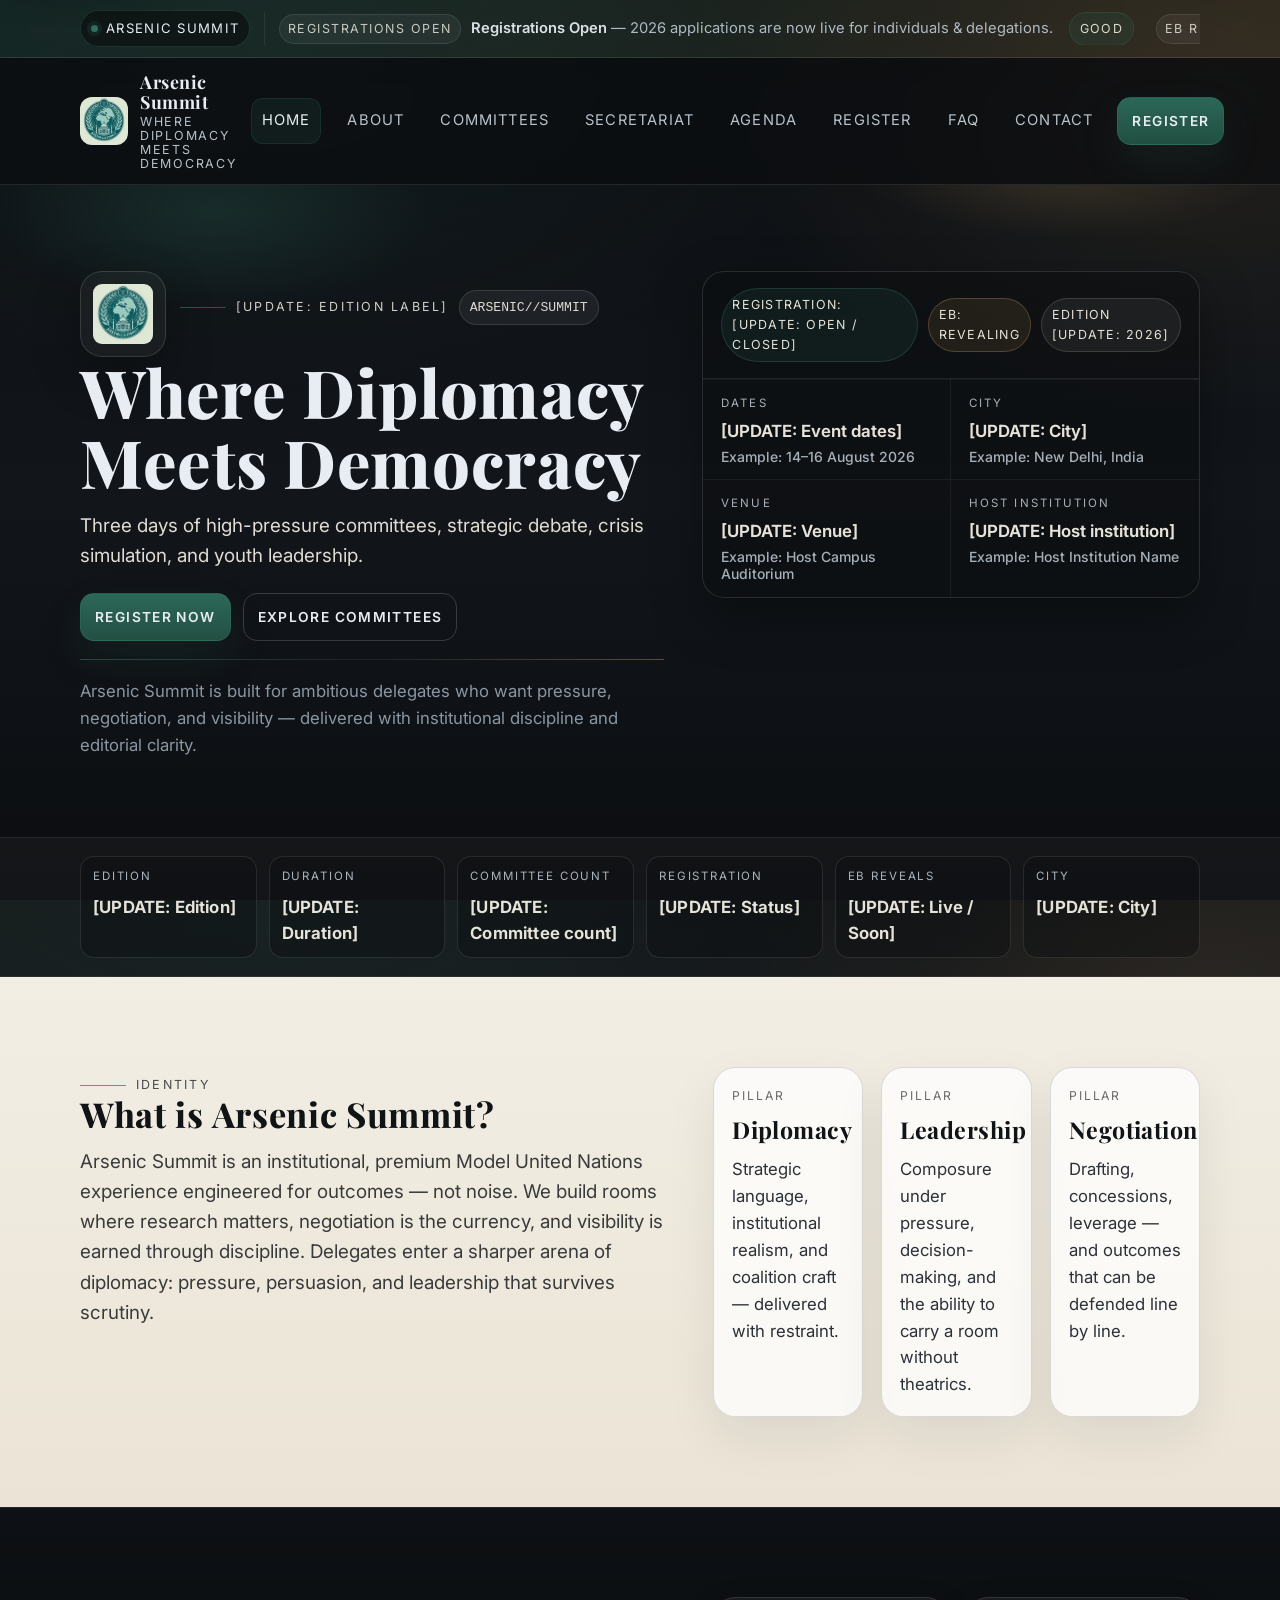
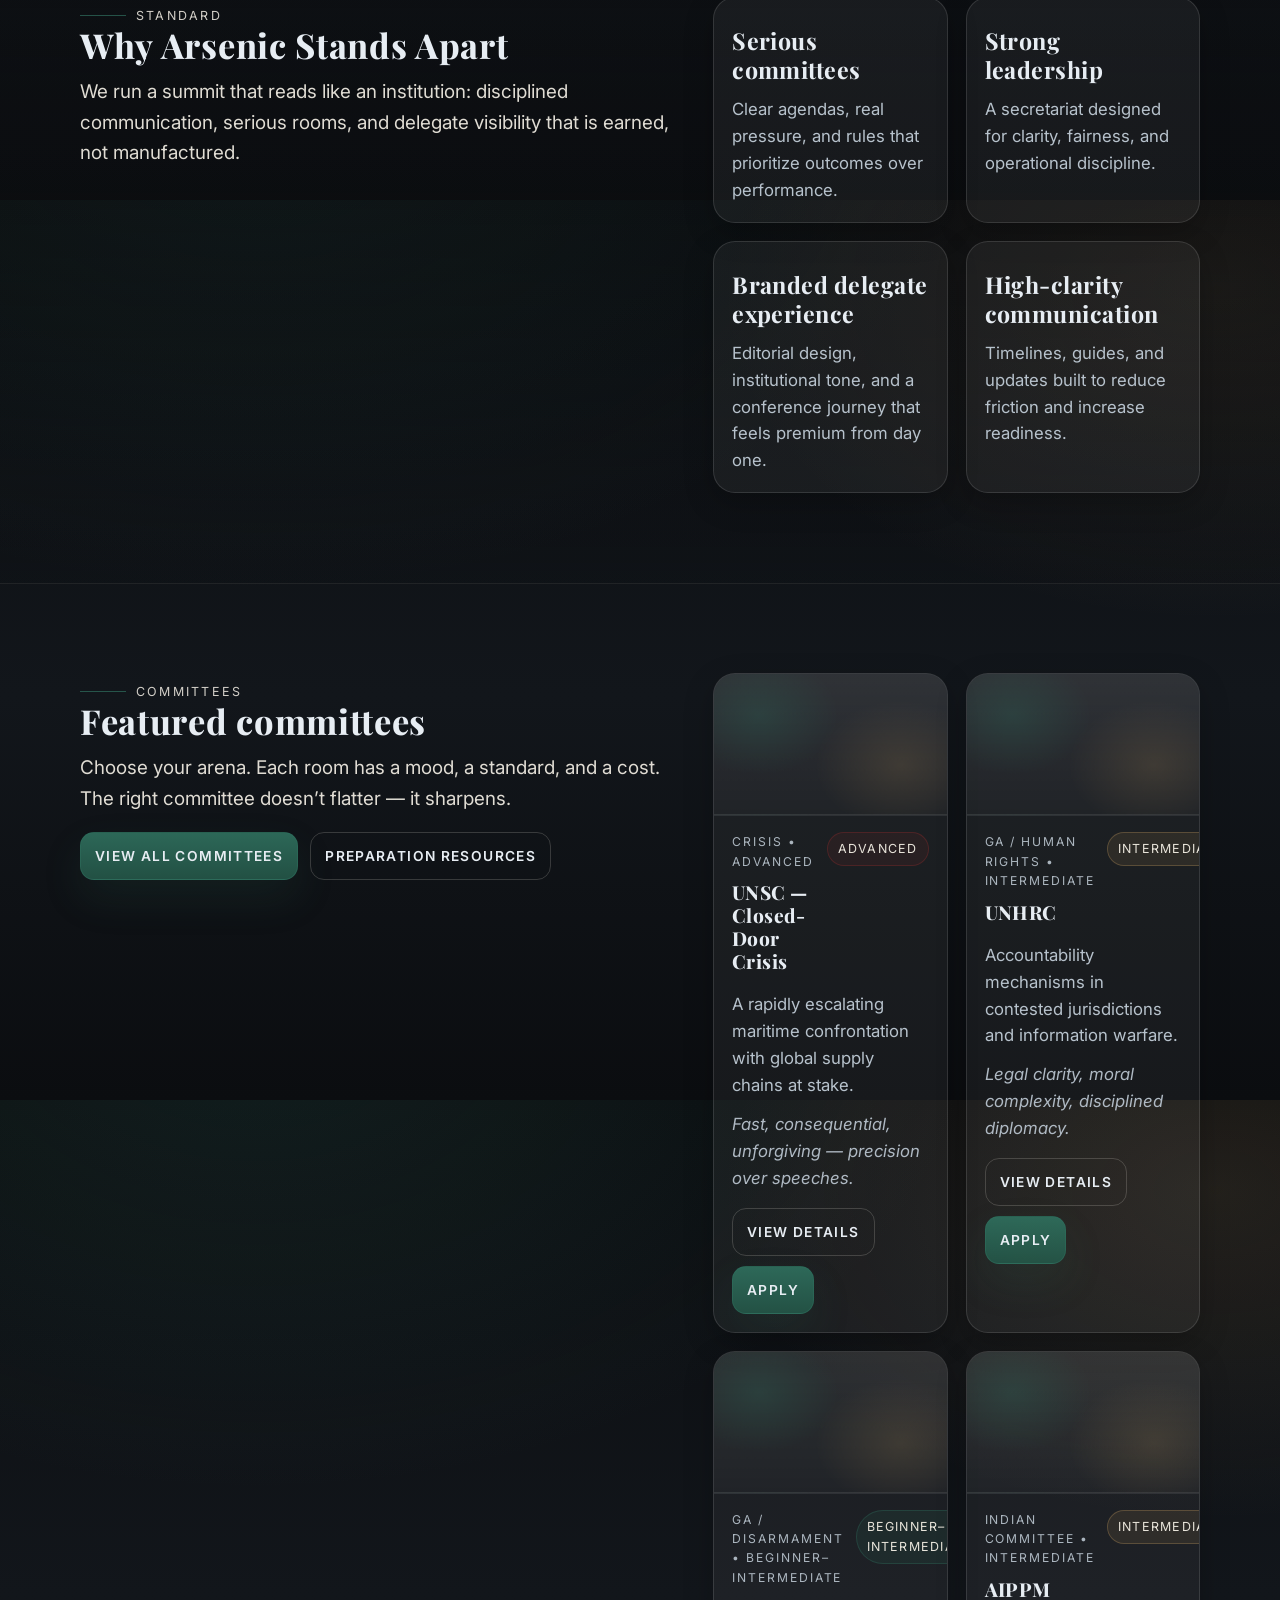
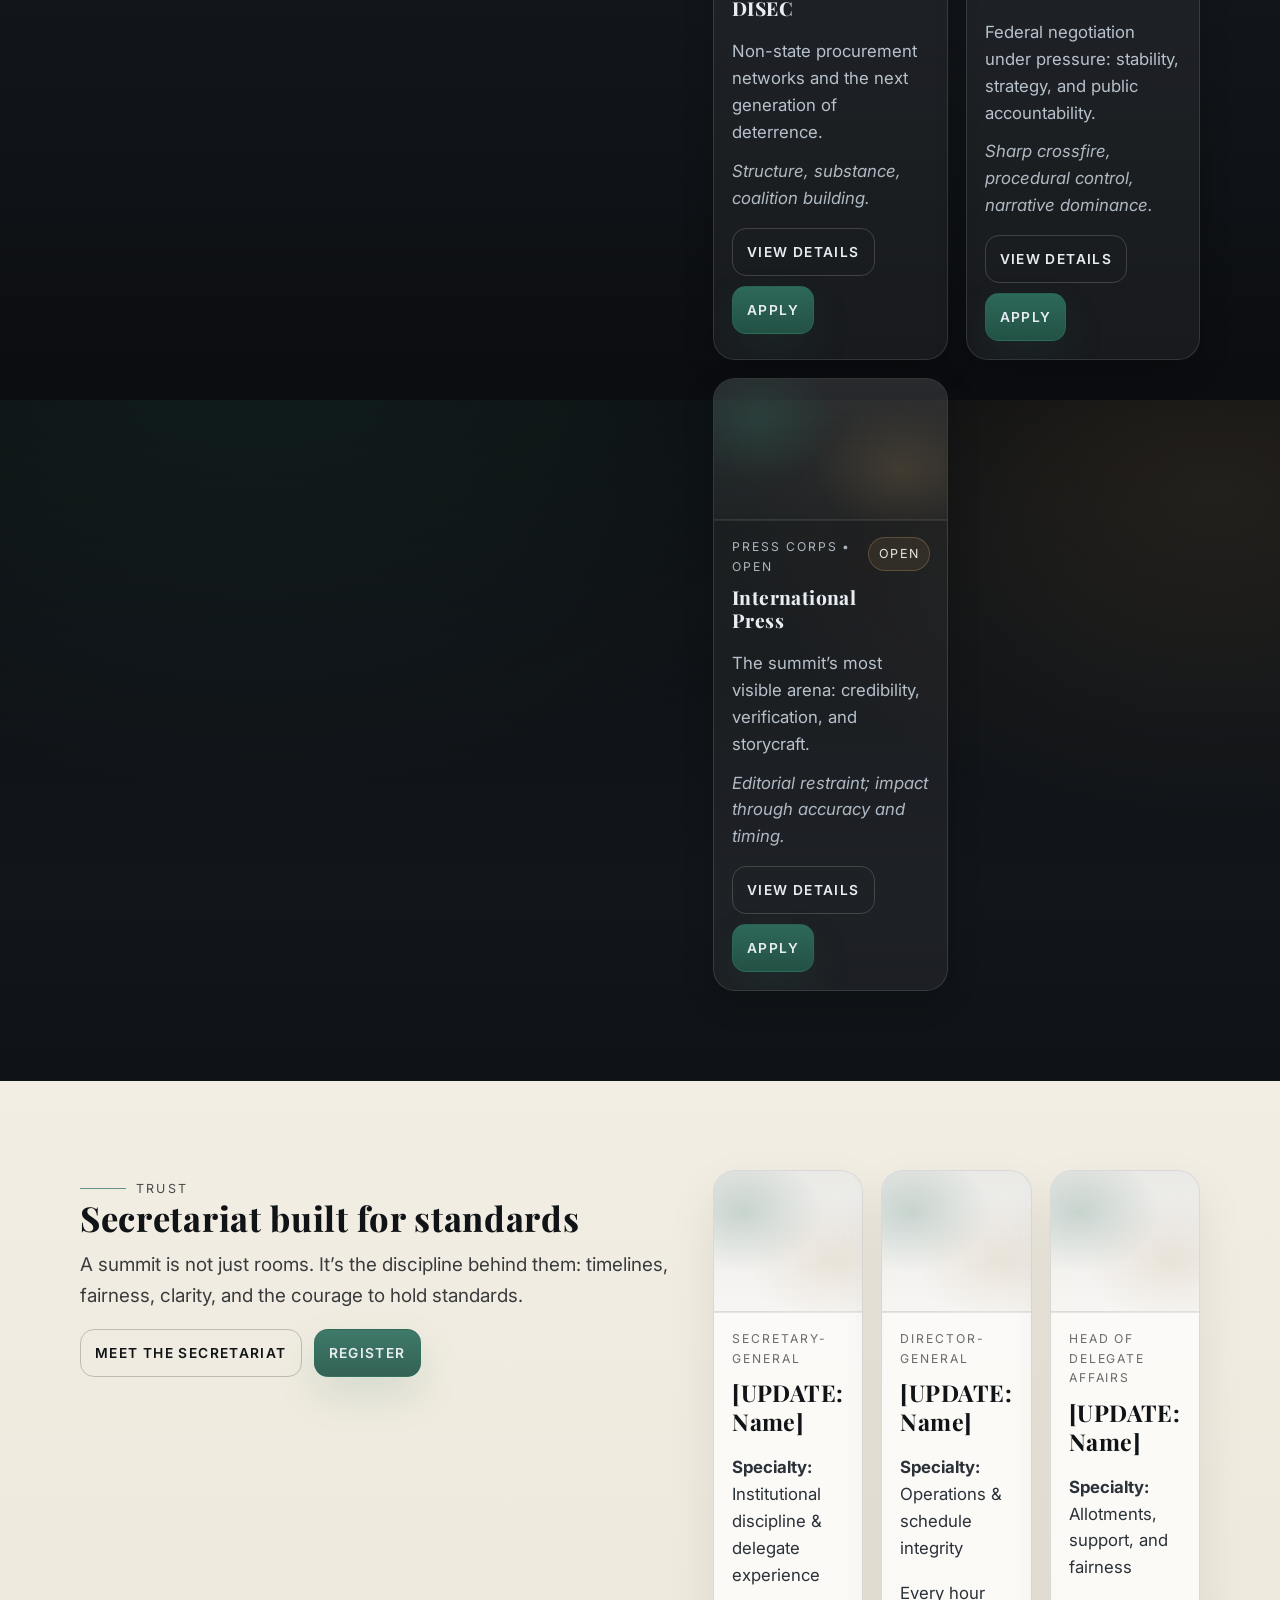
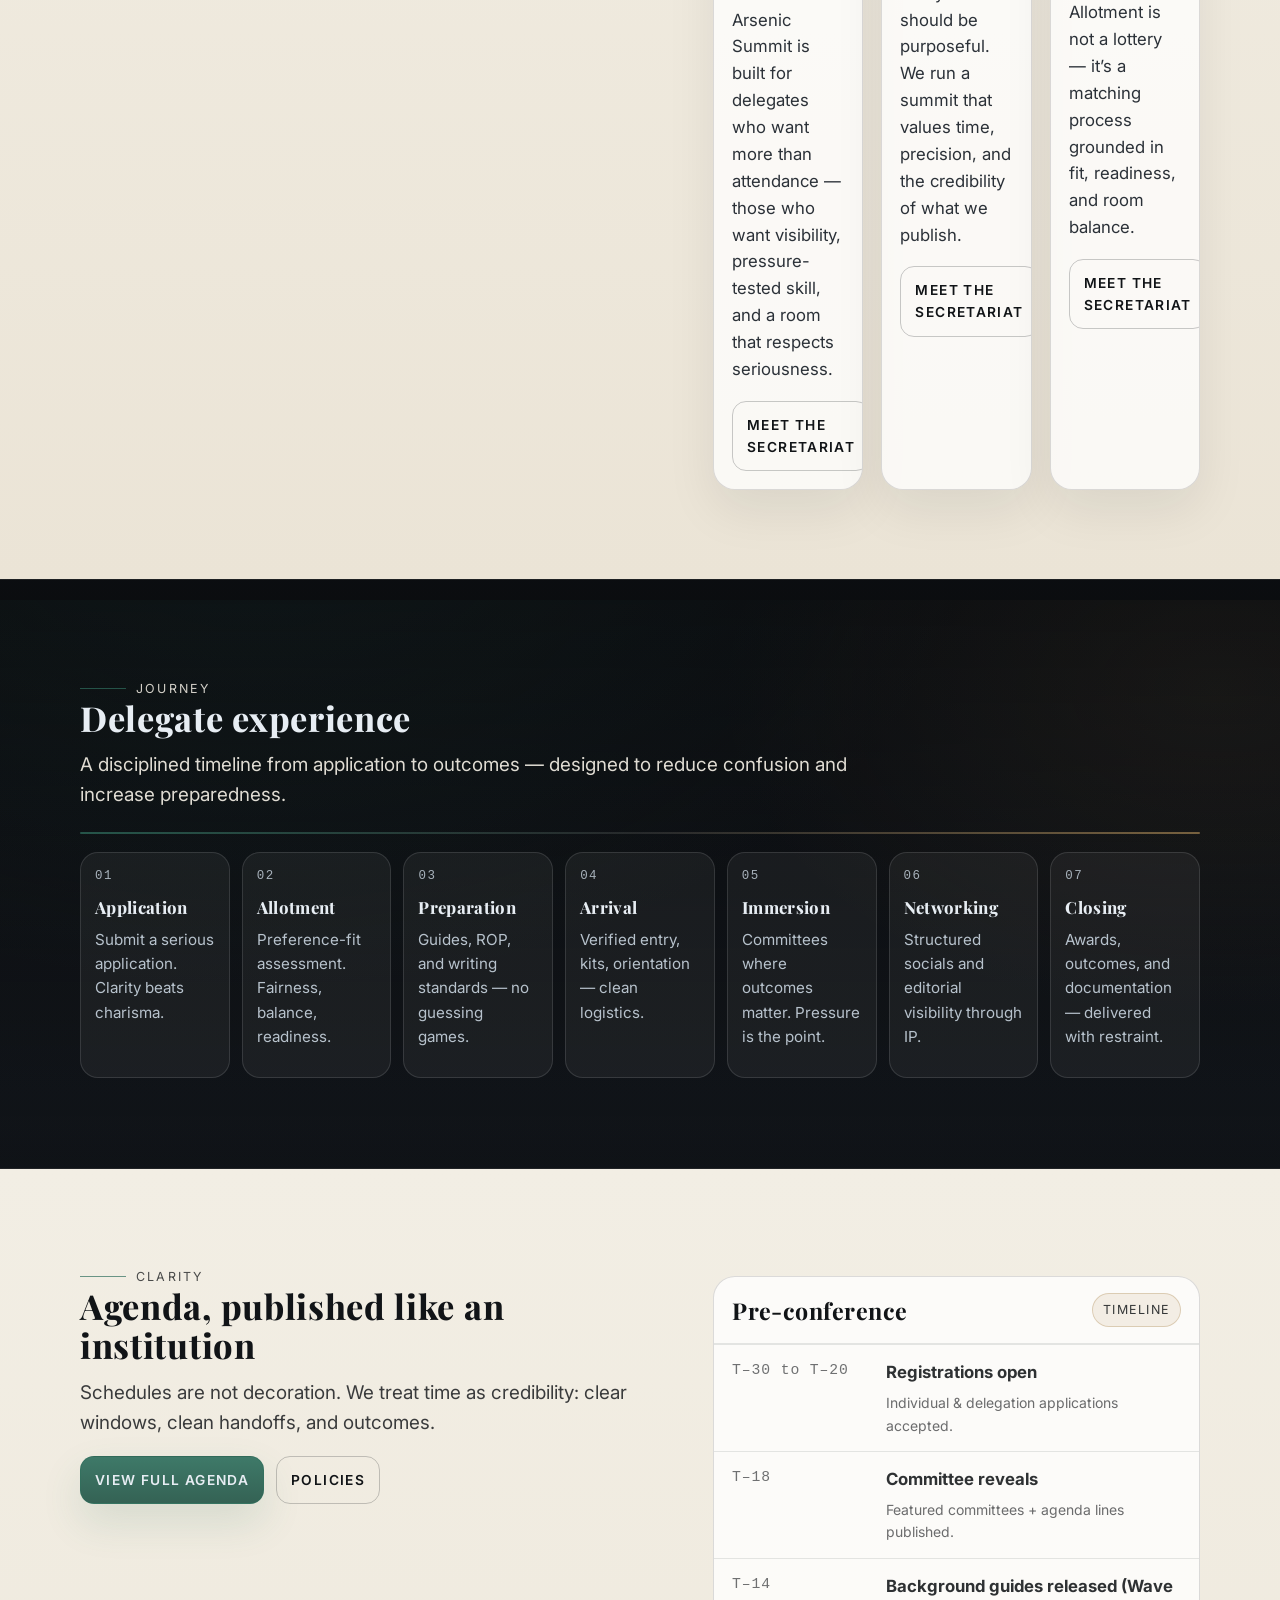
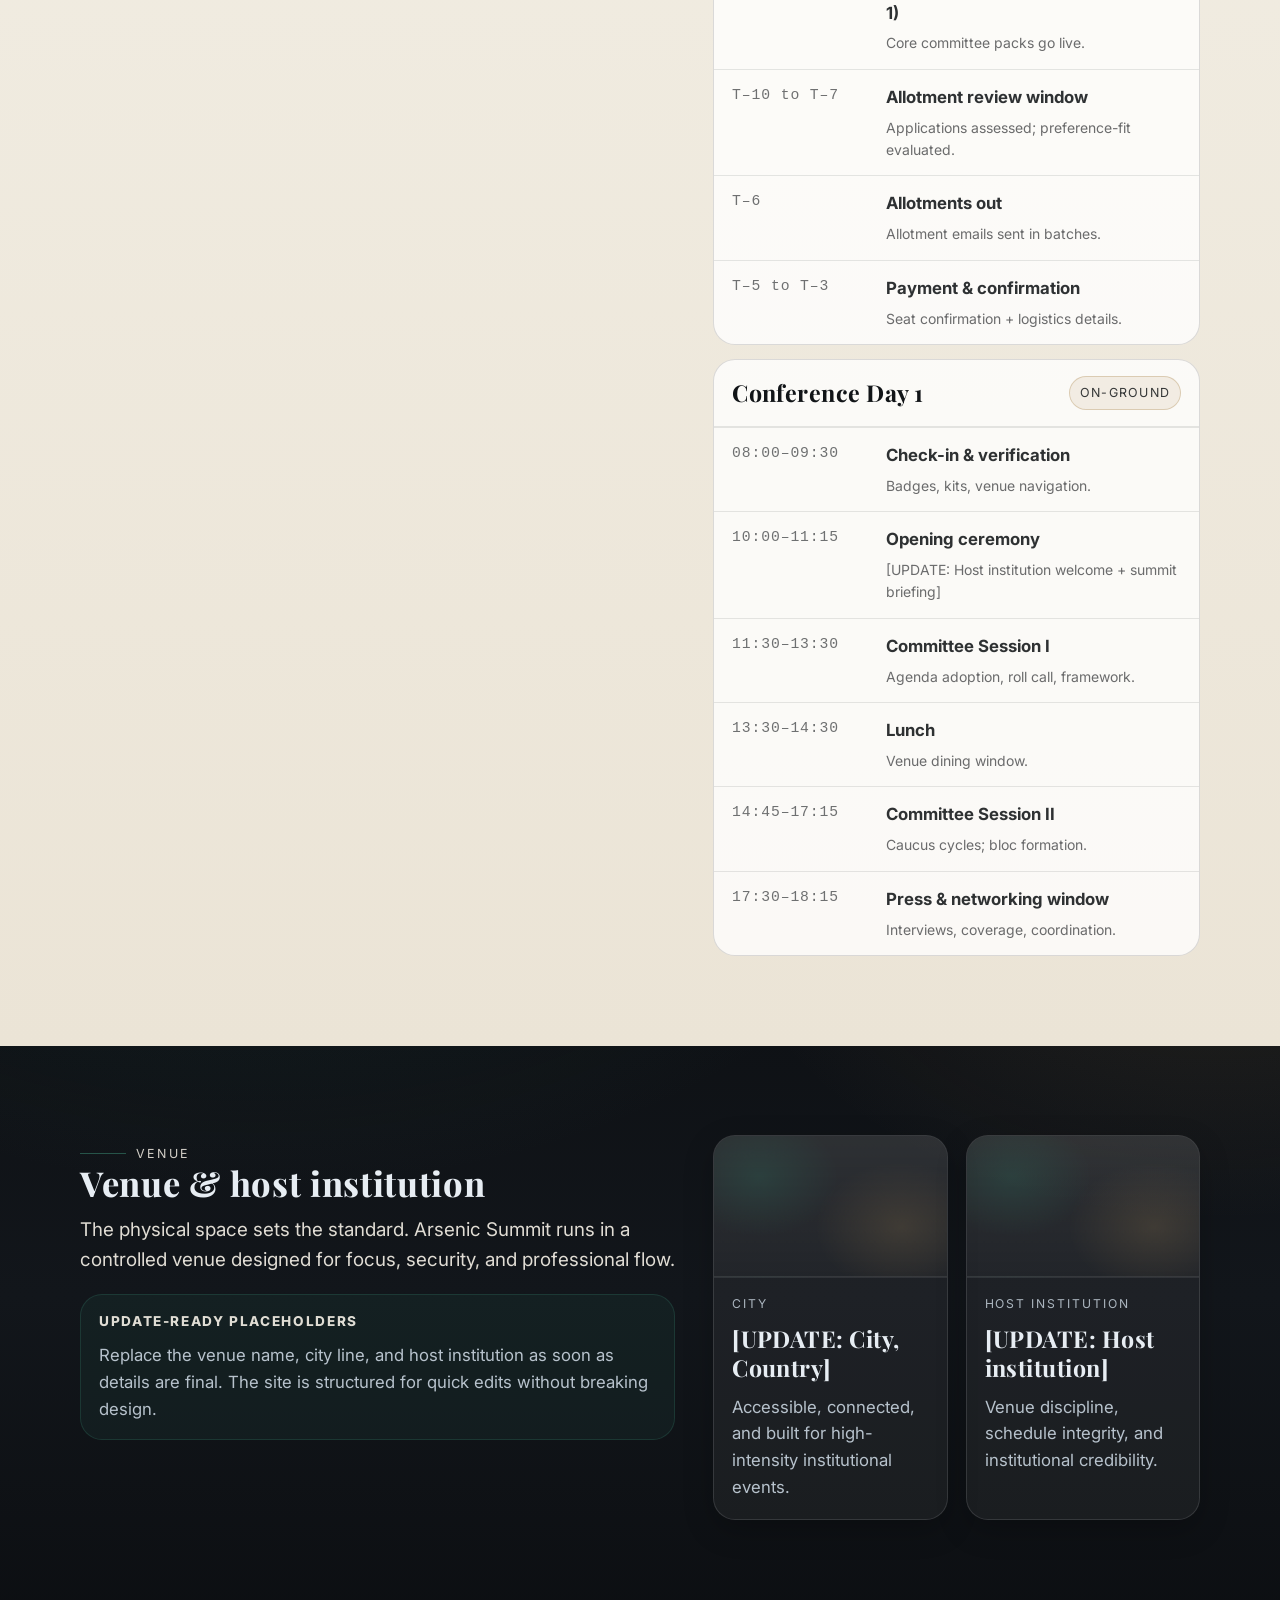
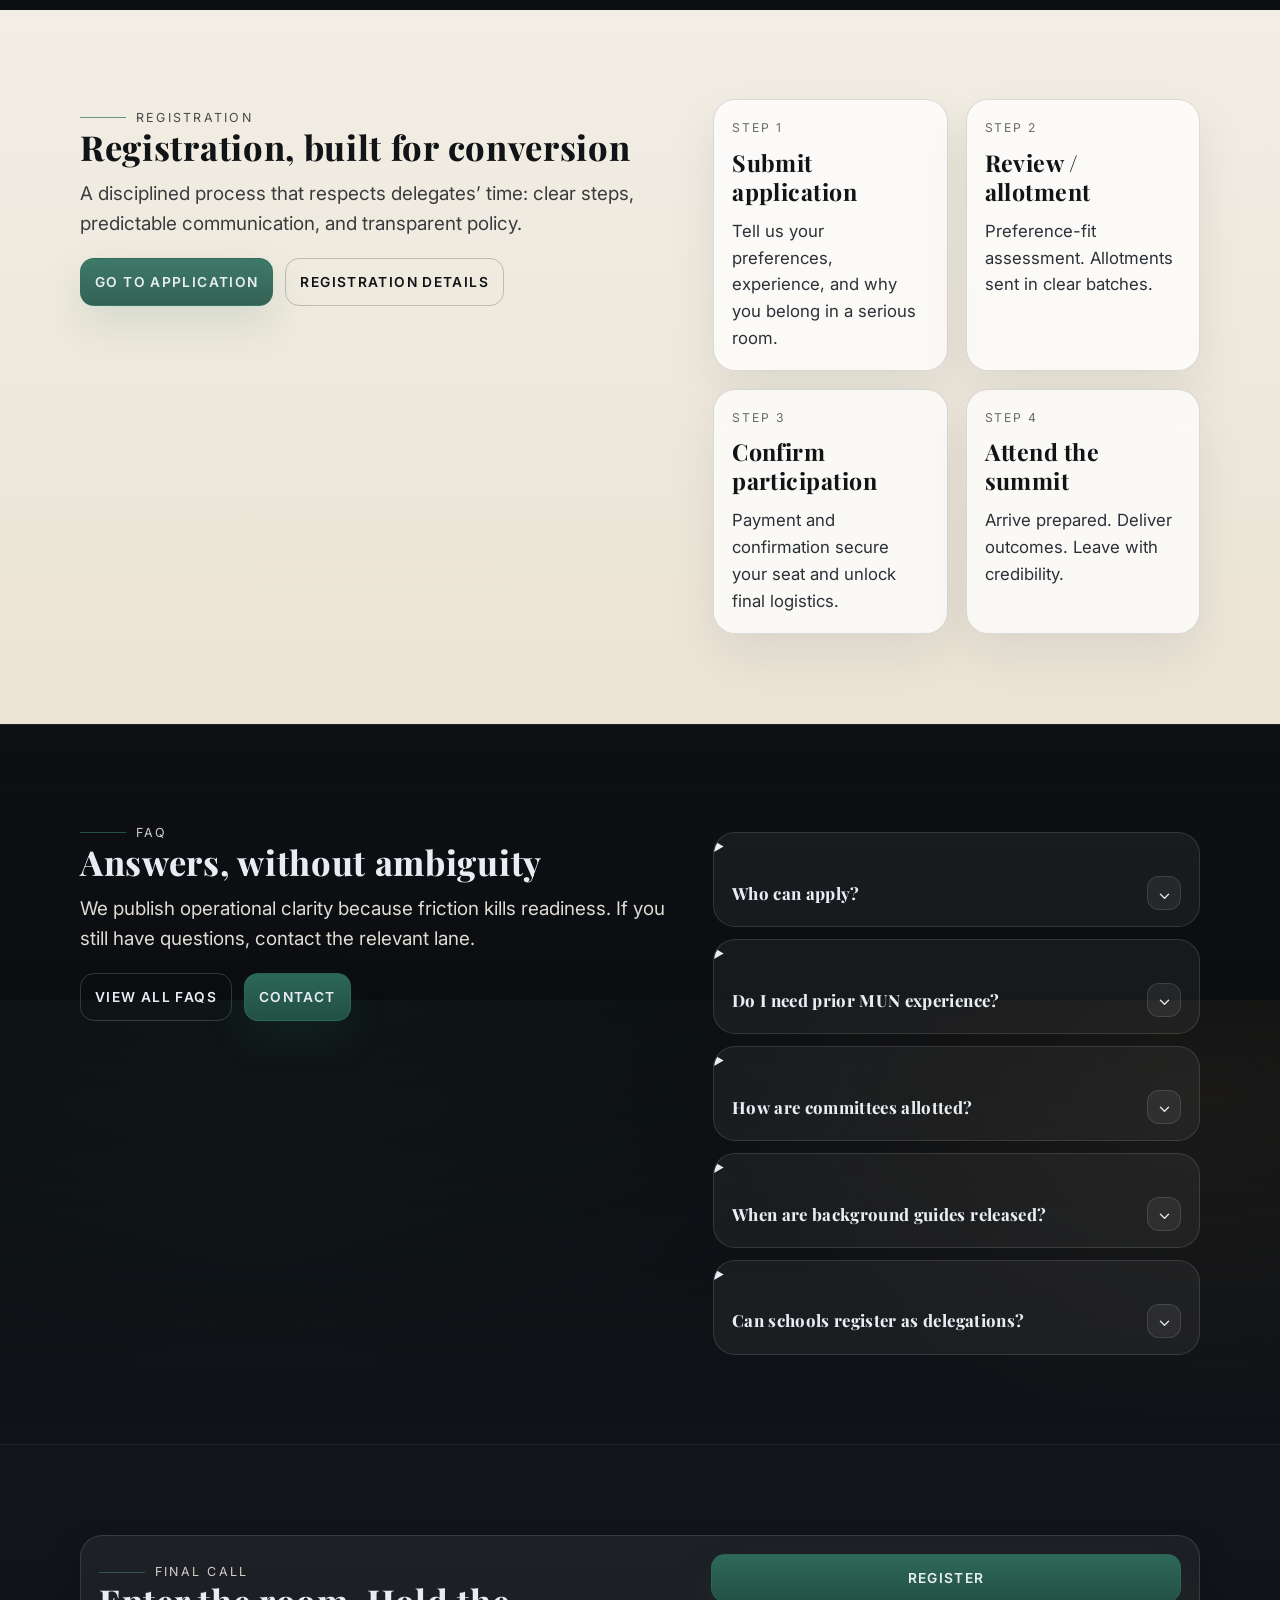
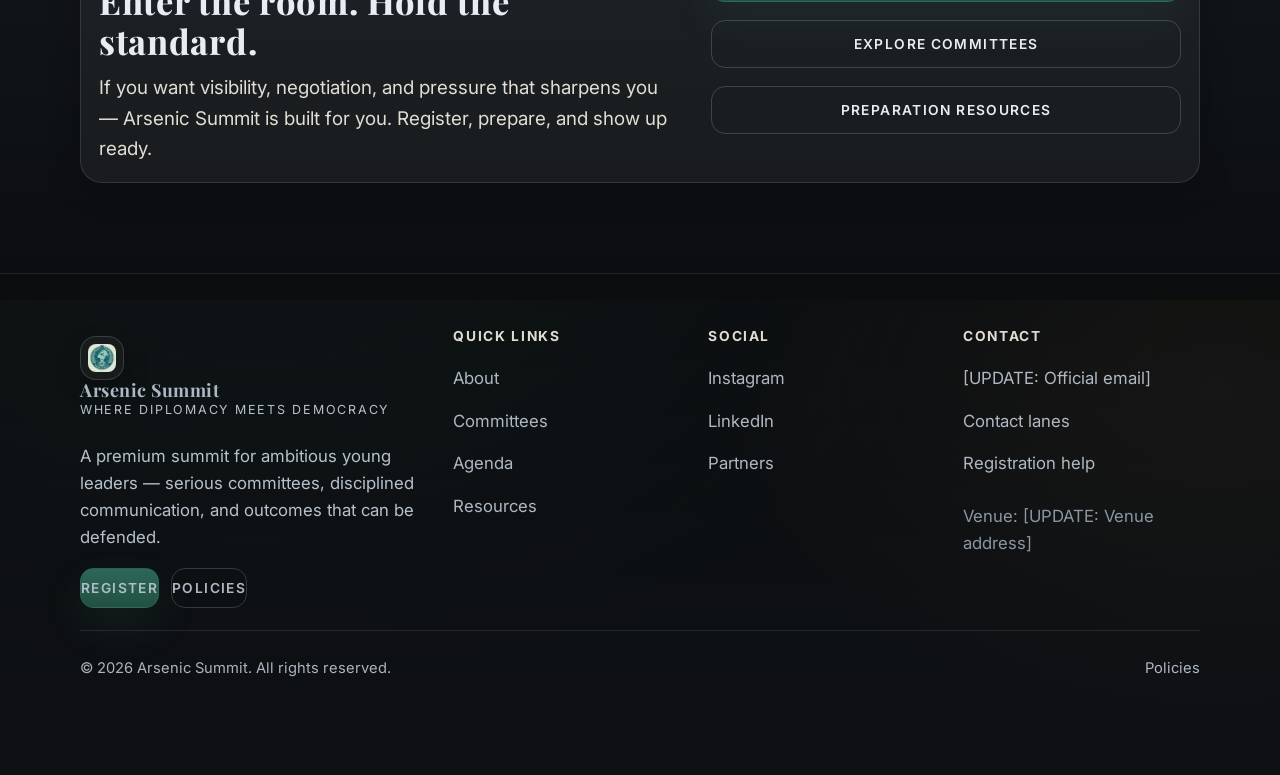
==== arsenic-summit/index.html @ 7561d317 "Add files via upload" ====
<!doctype html>
<html lang="en">
<head>
  <meta charset="utf-8" />
  <meta name="viewport" content="width=device-width, initial-scale=1" />
  <meta name="description" content="Arsenic Summit 2026 — Where Diplomacy Meets Democracy. A premium, high-pressure conference built for ambitious young leaders." />
  <title>Arsenic Summit — Where Diplomacy Meets Democracy</title>

  <link rel="preconnect" href="https://fonts.googleapis.com" />
  <link rel="preconnect" href="https://fonts.gstatic.com" crossorigin />
  <link href="https://fonts.googleapis.com/css2?family=Inter:wght@400;500;600;700;800&family=Playfair+Display:wght@600;700;800&display=swap" rel="stylesheet" />
  <link rel="stylesheet" href="css/style.css" />

  <!-- Favicon-ready (inline SVG; replace anytime without breaking paths) -->
  <link rel="icon" href="data:image/svg+xml,%3Csvg xmlns='http://www.w3.org/2000/svg' viewBox='0 0 64 64'%3E%3Crect width='64' height='64' rx='14' fill='%230b0d10'/%3E%3Cpath d='M20 40c7-15 17-21 24-24-2 7-9 17-24 24Z' fill='%232f6f5e'/%3E%3Cpath d='M24 46c12-2 21-9 26-20-10 6-18 14-26 20Z' fill='%23b08d57' opacity='.9'/%3E%3C/svg%3E" />
</head>
<body>
  <a class="skip-link" href="#main">Skip to content</a>

  <!-- 1. Announcement bar -->
  <div class="announcement" role="region" aria-label="Summit announcements">
    <div class="container">
      <div class="announcement-inner">
        <span class="pill"><span class="dot" aria-hidden="true"></span>Arsenic Summit</span>
        <div class="ticker" aria-label="Live updates">
          <div id="tickerTrack" class="ticker-track"></div>
        </div>
      </div>
    </div>
  </div>

  <!-- 2. Sticky navigation -->
  <header class="site-header" role="banner">
    <div class="container">
      <nav class="nav" aria-label="Primary navigation">
        <a class="brand" href="index.html" aria-label="Arsenic Summit Home">
          <img class="nav-logo" src="assets/images/arsenic-logo.jpg" alt="Arsenic Summit logo" />
          <span class="brand-text">
            <span class="name">Arsenic Summit</span>
            <span class="slogan">Where Diplomacy Meets Democracy</span>
          </span>
        </a>

        <div class="nav-links" role="list">
          <a data-nav href="index.html">Home</a>
          <a data-nav href="about.html">About</a>
          <a data-nav href="committees.html">Committees</a>
          <a data-nav href="secretariat.html">Secretariat</a>
          <a data-nav href="agenda.html">Agenda</a>
          <a data-nav href="registration.html">Register</a>
          <a data-nav href="faq.html">FAQ</a>
          <a data-nav href="contact.html">Contact</a>
        </div>

        <div class="nav-cta">
          <a class="btn btn-primary" href="registration.html">Register</a>
          <button id="menuBtn" class="menu-btn" type="button" aria-label="Open menu">
            <span></span><span></span><span></span>
          </button>
        </div>
      </nav>
    </div>
  </header>

  <!-- Mobile full-screen menu -->
  <div id="mobileMenu" class="mobile-menu" aria-hidden="true">
    <div class="mobile-menu-inner">
      <div class="mobile-top">
        <a class="brand" href="index.html" data-close-menu>
          <img class="nav-logo" src="assets/images/arsenic-logo.jpg" alt="Arsenic Summit logo" />
          <span class="brand-text">
            <span class="name">Arsenic Summit</span>
            <span class="slogan">2026 Edition</span>
          </span>
        </a>
        <button id="closeMenuBtn" class="close-btn" type="button" aria-label="Close menu">✕</button>
      </div>

      <div class="mobile-nav" aria-label="Mobile navigation">
        <a href="index.html" data-close-menu>Home</a>
        <a href="about.html" data-close-menu>About</a>
        <a href="committees.html" data-close-menu>Committees</a>
        <a href="secretariat.html" data-close-menu>Secretariat</a>
        <a href="agenda.html" data-close-menu>Agenda</a>
        <a href="registration.html" data-close-menu>Register</a>
        <a href="faq.html" data-close-menu>FAQ</a>
        <a href="contact.html" data-close-menu>Contact</a>
      </div>

      <div class="mobile-actions">
        <a class="btn btn-primary" href="registration.html" data-close-menu>Register</a>
        <a class="btn btn-ghost" href="committees.html" data-close-menu>Explore Committees</a>
      </div>
    </div>
  </div>

  <!-- Mobile CTA bar -->
  <div class="mobile-cta-bar" role="region" aria-label="Quick actions">
    <div class="container">
      <div class="mobile-cta-inner">
        <a class="btn btn-primary" href="registration.html">Register</a>
        <a class="btn btn-ghost" href="committees.html">Committees</a>
      </div>
    </div>
  </div>

  <main id="main">
    <!-- 3. Hero -->
    <section class="hero section surface-dark">
      <div class="container">
        <div class="hero-wrap">
          <div class="reveal">
            <div class="hero-brand">
              <img class="hero-logo" src="assets/images/arsenic-logo.jpg" alt="Arsenic Summit logo" />
              <div class="label">
                <span class="eyebrow"><span class="rule" aria-hidden="true"></span>[UPDATE: Edition label]</span>
                <span class="edition">ARSENIC//SUMMIT</span>
              </div>
            </div>
            <h1>Where Diplomacy Meets Democracy</h1>
            <p class="lead sub">Three days of high-pressure committees, strategic debate, crisis simulation, and youth leadership.</p>
            <div class="hero-actions">
              <a class="btn btn-primary" href="registration.html">Register Now</a>
              <a class="btn btn-ghost" href="committees.html">Explore Committees</a>
            </div>
            <div class="ruleline"></div>
            <p class="muted">Arsenic Summit is built for ambitious delegates who want pressure, negotiation, and visibility — delivered with institutional discipline and editorial clarity.</p>
          </div>

          <aside class="hero-meta reveal" aria-label="Summit essentials">
            <div class="meta-head">
              <div class="status">
                <span class="badge good">Registration: [UPDATE: Open / Closed]</span>
                <span class="badge warn">EB: Revealing</span>
              </div>
              <span class="badge">Edition [UPDATE: 2026]</span>
            </div>
            <div class="meta-grid">
              <div class="meta-item">
                <div class="k">Dates</div>
                <div class="v">[UPDATE: Event dates]<small>Example: 14–16 August 2026</small></div>
              </div>
              <div class="meta-item">
                <div class="k">City</div>
                <div class="v">[UPDATE: City]<small>Example: New Delhi, India</small></div>
              </div>
              <div class="meta-item">
                <div class="k">Venue</div>
                <div class="v">[UPDATE: Venue]<small>Example: Host Campus Auditorium</small></div>
              </div>
              <div class="meta-item">
                <div class="k">Host Institution</div>
                <div class="v">[UPDATE: Host institution]<small>Example: Host Institution Name</small></div>
              </div>
            </div>
          </aside>
        </div>
      </div>
    </section>

    <!-- 4. Summit facts strip -->
    <section class="facts" aria-label="Summit facts">
      <div class="container">
        <div class="facts-row reveal">
          <div class="fact"><div class="k">Edition</div><div class="v">[UPDATE: Edition]</div></div>
          <div class="fact"><div class="k">Duration</div><div class="v">[UPDATE: Duration]</div></div>
          <div class="fact"><div class="k">Committee Count</div><div class="v">[UPDATE: Committee count]</div></div>
          <div class="fact"><div class="k">Registration</div><div class="v">[UPDATE: Status]</div></div>
          <div class="fact"><div class="k">EB Reveals</div><div class="v">[UPDATE: Live / Soon]</div></div>
          <div class="fact"><div class="k">City</div><div class="v">[UPDATE: City]</div></div>
        </div>
      </div>
    </section>

    <!-- 5. What is Arsenic Summit? -->
    <section class="section surface-paper">
      <div class="container">
        <div class="split">
          <div class="reveal">
            <div class="eyebrow"><span class="rule" aria-hidden="true"></span>Identity</div>
            <h2>What is Arsenic Summit?</h2>
            <p class="lead">
              Arsenic Summit is an institutional, premium Model United Nations experience engineered for outcomes — not noise.
              We build rooms where research matters, negotiation is the currency, and visibility is earned through discipline.
              Delegates enter a sharper arena of diplomacy: pressure, persuasion, and leadership that survives scrutiny.
            </p>
          </div>
          <div class="grid grid-3">
            <article class="card reveal">
              <div class="card-inner">
                <div class="card-kicker">Pillar</div>
                <h3 class="card-title">Diplomacy</h3>
                <p>Strategic language, institutional realism, and coalition craft — delivered with restraint.</p>
              </div>
            </article>
            <article class="card reveal">
              <div class="card-inner">
                <div class="card-kicker">Pillar</div>
                <h3 class="card-title">Leadership</h3>
                <p>Composure under pressure, decision-making, and the ability to carry a room without theatrics.</p>
              </div>
            </article>
            <article class="card reveal">
              <div class="card-inner">
                <div class="card-kicker">Pillar</div>
                <h3 class="card-title">Negotiation</h3>
                <p>Drafting, concessions, leverage — and outcomes that can be defended line by line.</p>
              </div>
            </article>
          </div>
        </div>
      </div>
    </section>

    <!-- 6. Why Arsenic Stands Apart -->
    <section class="section surface-ink">
      <div class="container">
        <div class="split">
          <div class="reveal">
            <div class="eyebrow"><span class="rule" aria-hidden="true"></span>Standard</div>
            <h2>Why Arsenic Stands Apart</h2>
            <p class="lead">We run a summit that reads like an institution: disciplined communication, serious rooms, and delegate visibility that is earned, not manufactured.</p>
          </div>
          <div class="grid grid-2">
            <article class="card reveal"><div class="card-inner"><h3 class="card-title">Serious committees</h3><p>Clear agendas, real pressure, and rules that prioritize outcomes over performance.</p></div></article>
            <article class="card reveal"><div class="card-inner"><h3 class="card-title">Strong leadership</h3><p>A secretariat designed for clarity, fairness, and operational discipline.</p></div></article>
            <article class="card reveal"><div class="card-inner"><h3 class="card-title">Branded delegate experience</h3><p>Editorial design, institutional tone, and a conference journey that feels premium from day one.</p></div></article>
            <article class="card reveal"><div class="card-inner"><h3 class="card-title">High-clarity communication</h3><p>Timelines, guides, and updates built to reduce friction and increase readiness.</p></div></article>
          </div>
        </div>
      </div>
    </section>

    <!-- 7. Committees preview -->
    <section class="section surface-dark">
      <div class="container">
        <div class="split">
          <div class="reveal">
            <div class="eyebrow"><span class="rule" aria-hidden="true"></span>Committees</div>
            <h2>Featured committees</h2>
            <p class="lead">Choose your arena. Each room has a mood, a standard, and a cost. The right committee doesn’t flatter — it sharpens.</p>
            <div class="hero-actions mt-18">
              <a class="btn btn-primary" href="committees.html">View all committees</a>
              <a class="btn btn-ghost" href="resources.html">Preparation resources</a>
            </div>
          </div>
          <div class="grid grid-2" id="featuredCommittees" aria-label="Featured committees list"></div>
        </div>
      </div>
    </section>

    <!-- 8. Secretariat preview -->
    <section class="section surface-paper">
      <div class="container">
        <div class="split">
          <div class="reveal">
            <div class="eyebrow"><span class="rule" aria-hidden="true"></span>Trust</div>
            <h2>Secretariat built for standards</h2>
            <p class="lead">A summit is not just rooms. It’s the discipline behind them: timelines, fairness, clarity, and the courage to hold standards.</p>
            <div class="hero-actions mt-18">
              <a class="btn btn-ghost" href="secretariat.html">Meet the Secretariat</a>
              <a class="btn btn-primary" href="registration.html">Register</a>
            </div>
          </div>
          <div class="grid grid-3" id="secretariatPreview" aria-label="Secretariat preview"></div>
        </div>
      </div>
    </section>

    <!-- 9. Delegate experience -->
    <section class="section surface-ink">
      <div class="container">
        <div class="reveal">
          <div class="eyebrow"><span class="rule" aria-hidden="true"></span>Journey</div>
          <h2>Delegate experience</h2>
          <p class="lead">A disciplined timeline from application to outcomes — designed to reduce confusion and increase preparedness.</p>
        </div>
        <div class="timeline reveal" aria-label="Delegate experience timeline">
          <div class="timeline-line" aria-hidden="true"></div>
          <div class="timeline-steps">
            <div class="step"><div class="n">01</div><div class="t">Application</div><p>Submit a serious application. Clarity beats charisma.</p></div>
            <div class="step"><div class="n">02</div><div class="t">Allotment</div><p>Preference-fit assessment. Fairness, balance, readiness.</p></div>
            <div class="step"><div class="n">03</div><div class="t">Preparation</div><p>Guides, ROP, and writing standards — no guessing games.</p></div>
            <div class="step"><div class="n">04</div><div class="t">Arrival</div><p>Verified entry, kits, orientation — clean logistics.</p></div>
            <div class="step"><div class="n">05</div><div class="t">Immersion</div><p>Committees where outcomes matter. Pressure is the point.</p></div>
            <div class="step"><div class="n">06</div><div class="t">Networking</div><p>Structured socials and editorial visibility through IP.</p></div>
            <div class="step"><div class="n">07</div><div class="t">Closing</div><p>Awards, outcomes, and documentation — delivered with restraint.</p></div>
          </div>
        </div>
      </div>
    </section>

    <!-- 10. Agenda preview -->
    <section class="section surface-paper">
      <div class="container">
        <div class="split">
          <div class="reveal">
            <div class="eyebrow"><span class="rule" aria-hidden="true"></span>Clarity</div>
            <h2>Agenda, published like an institution</h2>
            <p class="lead">Schedules are not decoration. We treat time as credibility: clear windows, clean handoffs, and outcomes.</p>
            <div class="hero-actions mt-18">
              <a class="btn btn-primary" href="agenda.html">View full agenda</a>
              <a class="btn btn-ghost" href="policies.html">Policies</a>
            </div>
          </div>
          <div class="schedule" id="agendaPreview" aria-label="Agenda preview"></div>
        </div>
      </div>
    </section>

    <!-- 11. Venue and host -->
    <section class="section surface-dark">
      <div class="container">
        <div class="split">
          <div class="reveal">
            <div class="eyebrow"><span class="rule" aria-hidden="true"></span>Venue</div>
            <h2>Venue & host institution</h2>
            <p class="lead">The physical space sets the standard. Arsenic Summit runs in a controlled venue designed for focus, security, and professional flow.</p>
            <div class="callout mt-18">
              <div class="title">Update-ready placeholders</div>
              <p style="margin:10px 0 0 0;">Replace the venue name, city line, and host institution as soon as details are final. The site is structured for quick edits without breaking design.</p>
            </div>
          </div>
          <div class="grid grid-2">
            <article class="card reveal">
              <div class="media" aria-hidden="true"></div>
              <div class="card-inner">
                <div class="card-kicker">City</div>
                <h3 class="card-title">[UPDATE: City, Country]</h3>
                <p>Accessible, connected, and built for high-intensity institutional events.</p>
              </div>
            </article>
            <article class="card reveal">
              <div class="media" aria-hidden="true"></div>
              <div class="card-inner">
                <div class="card-kicker">Host institution</div>
                <h3 class="card-title">[UPDATE: Host institution]</h3>
                <p>Venue discipline, schedule integrity, and institutional credibility.</p>
              </div>
            </article>
          </div>
        </div>
      </div>
    </section>

    <!-- 12. Registration steps -->
    <section class="section surface-paper">
      <div class="container">
        <div class="split">
          <div class="reveal">
            <div class="eyebrow"><span class="rule" aria-hidden="true"></span>Registration</div>
            <h2>Registration, built for conversion</h2>
            <p class="lead">A disciplined process that respects delegates’ time: clear steps, predictable communication, and transparent policy.</p>
            <div class="hero-actions mt-18">
              <a class="btn btn-primary" href="registration.html#apply">Go to application</a>
              <a class="btn btn-ghost" href="registration.html">Registration details</a>
            </div>
          </div>
          <div class="grid grid-2">
            <article class="card reveal"><div class="card-inner"><div class="card-kicker">Step 1</div><h3 class="card-title">Submit application</h3><p>Tell us your preferences, experience, and why you belong in a serious room.</p></div></article>
            <article class="card reveal"><div class="card-inner"><div class="card-kicker">Step 2</div><h3 class="card-title">Review / allotment</h3><p>Preference-fit assessment. Allotments sent in clear batches.</p></div></article>
            <article class="card reveal"><div class="card-inner"><div class="card-kicker">Step 3</div><h3 class="card-title">Confirm participation</h3><p>Payment and confirmation secure your seat and unlock final logistics.</p></div></article>
            <article class="card reveal"><div class="card-inner"><div class="card-kicker">Step 4</div><h3 class="card-title">Attend the summit</h3><p>Arrive prepared. Deliver outcomes. Leave with credibility.</p></div></article>
          </div>
        </div>
      </div>
    </section>

    <!-- 13. FAQ preview -->
    <section class="section surface-ink">
      <div class="container">
        <div class="split">
          <div class="reveal">
            <div class="eyebrow"><span class="rule" aria-hidden="true"></span>FAQ</div>
            <h2>Answers, without ambiguity</h2>
            <p class="lead">We publish operational clarity because friction kills readiness. If you still have questions, contact the relevant lane.</p>
            <div class="hero-actions mt-18">
              <a class="btn btn-ghost" href="faq.html">View all FAQs</a>
              <a class="btn btn-primary" href="contact.html">Contact</a>
            </div>
          </div>
          <div class="accordion" id="faqPreview" aria-label="FAQ preview"></div>
        </div>
      </div>
    </section>

    <!-- 14. Final CTA -->
    <section class="section surface-dark">
      <div class="container">
        <div class="card reveal">
          <div class="card-inner">
            <div class="split">
              <div>
                <div class="eyebrow"><span class="rule" aria-hidden="true"></span>Final call</div>
                <h2>Enter the room. Hold the standard.</h2>
                <p class="lead">If you want visibility, negotiation, and pressure that sharpens you — Arsenic Summit is built for you. Register, prepare, and show up ready.</p>
              </div>
              <div class="stack-lg">
                <a class="btn btn-primary" href="registration.html">Register</a>
                <a class="btn btn-ghost" href="committees.html">Explore Committees</a>
                <a class="btn btn-ghost" href="resources.html">Preparation Resources</a>
              </div>
            </div>
          </div>
        </div>
      </div>
    </section>

    <!-- 15. Footer -->
    <footer class="footer" role="contentinfo">
      <div class="container">
        <div class="footer-top">
          <div class="identity">
            <a class="brand" href="index.html">
              <img class="footer-logo" src="assets/images/arsenic-logo.jpg" alt="Arsenic Summit logo" />
              <span class="brand-text">
                <span class="name">Arsenic Summit</span>
                <span class="slogan">Where Diplomacy Meets Democracy</span>
              </span>
            </a>
            <p class="mt-18">A premium summit for ambitious young leaders — serious committees, disciplined communication, and outcomes that can be defended.</p>
            <div class="hero-actions mt-18">
              <a class="btn btn-primary" href="registration.html">Register</a>
              <a class="btn btn-ghost" href="policies.html">Policies</a>
            </div>
          </div>

          <div>
            <h3>Quick links</h3>
            <a href="about.html">About</a>
            <a href="committees.html">Committees</a>
            <a href="agenda.html">Agenda</a>
            <a href="resources.html">Resources</a>
          </div>

          <div>
            <h3>Social</h3>
            <a href="[UPDATE: Instagram URL]">Instagram</a>
            <a href="[UPDATE: LinkedIn URL]">LinkedIn</a>
            <a href="partners.html">Partners</a>
          </div>

          <div>
            <h3>Contact</h3>
            <a href="mailto:[UPDATE: Official email]">[UPDATE: Official email]</a>
            <a href="contact.html">Contact lanes</a>
            <a href="registration.html">Registration help</a>
            <div class="mt-18 muted">Venue: [UPDATE: Venue address]</div>
          </div>
        </div>

        <div class="footer-bottom">
          <div>© <span data-year></span> Arsenic Summit. All rights reserved.</div>
          <div><a href="policies.html">Policies</a></div>
        </div>
      </div>
    </footer>
  </main>

  <script src="js/main.js"></script>
</body>
</html>
---- arsenic-summit/css/style.css ----
/* Arsenic Summit — Premium Static Site (no build step)
   Palette: obsidian/charcoal/graphite + paper ivory + oxidized arsenic green + muted bronze + restrained crimson
*/

:root{
  --obsidian:#0b0d10;
  --charcoal:#12161b;
  --graphite:#1b2129;
  --ink:#0f1318;
  --paper:#f2eee4;
  --paper-2:#ebe4d6;
  --paper-3:#e2d8c6;

  --arsenic:#2f6f5e;          /* oxidized arsenic green */
  --arsenic-2:#245648;
  --bronze:#b08d57;           /* muted gold/bronze */
  --crimson:#8f2b2b;          /* restrained emergency */

  --text:#e7edf3;
  --text-2:#b7c2cc;
  --muted:#8a97a3;
  --on-paper:#111417;
  --on-paper-2:#2b3138;

  --border:rgba(255,255,255,.10);
  --border-2:rgba(255,255,255,.14);
  --border-paper:rgba(17,20,23,.14);
  --shadow: 0 18px 50px rgba(0,0,0,.35);
  --shadow-soft: 0 10px 30px rgba(0,0,0,.22);

  --radius-xs:10px;
  --radius-sm:14px;
  --radius-md:18px;
  --radius-lg:22px;

  --container: 1120px;
  --gutter: clamp(18px, 4vw, 32px);

  --h1: clamp(2.2rem, 5.2vw, 4.2rem);
  --h2: clamp(1.55rem, 3vw, 2.15rem);
  --h3: clamp(1.15rem, 2.1vw, 1.45rem);
  --body: clamp(1rem, 1.5vw, 1.05rem);
  --small: .92rem;

  --serif: "Playfair Display", ui-serif, Georgia, "Times New Roman", serif;
  --sans: "Inter", ui-sans-serif, system-ui, -apple-system, "Segoe UI", Roboto, Arial, "Noto Sans", "Helvetica Neue", sans-serif;
  --mono: ui-monospace, SFMono-Regular, Menlo, Consolas, "Liberation Mono", monospace;

  --ease: cubic-bezier(.2,.9,.2,1);
  --ease-soft: cubic-bezier(.2,.8,.2,1);
}

*{box-sizing:border-box}
html,body{height:100%}
html{scroll-behavior:smooth}
body{
  margin:0;
  font-family:var(--sans);
  font-size:var(--body);
  line-height:1.6;
  background: radial-gradient(1200px 800px at 20% -10%, rgba(47,111,94,.18), transparent 60%),
              radial-gradient(900px 600px at 95% 10%, rgba(176,141,87,.14), transparent 55%),
              linear-gradient(180deg, var(--obsidian), var(--charcoal) 55%, var(--obsidian));
  color:var(--text);
  text-rendering:optimizeLegibility;
  -webkit-font-smoothing:antialiased;
  -moz-osx-font-smoothing:grayscale;
}

/* All images in this project use explicit classes (.nav-logo, .footer-logo, .hero-logo, .qr-image).
   Avoid global height:auto on img — it conflicts with fixed logo dimensions. */
img{max-width:100%; display:block}
a{color:inherit; text-decoration:none}
button, input, select, textarea{font:inherit}

/* Accessibility */
:focus-visible{
  outline: 2px solid rgba(47,111,94,.9);
  outline-offset: 3px;
  border-radius: 8px;
}

.container{
  width:min(var(--container), calc(100% - (var(--gutter) * 2)));
  margin-inline:auto;
}

.skip-link{
  position:absolute;
  left:12px;
  top:-60px;
  padding:10px 12px;
  background:var(--paper);
  color:var(--on-paper);
  border-radius:10px;
  box-shadow:var(--shadow-soft);
  z-index:9999;
  transition:transform .18s var(--ease);
}
.skip-link:focus{ transform: translateY(74px); }

/* Announcement bar */
.announcement{
  position:sticky;
  top:0;
  z-index:80;
  background: linear-gradient(90deg, rgba(47,111,94,.18), rgba(176,141,87,.14));
  border-bottom:1px solid var(--border);
  backdrop-filter: blur(10px);
}
.announcement-inner{
  display:flex;
  align-items:center;
  gap:14px;
  padding:10px 0;
}
.pill{
  display:inline-flex;
  align-items:center;
  gap:8px;
  padding:7px 10px;
  border-radius:999px;
  border:1px solid rgba(47,111,94,.35);
  background: rgba(11,13,16,.65);
  color: var(--text);
  font-size: .82rem;
  letter-spacing:.10em;
  text-transform:uppercase;
}
.pill .dot{
  width:7px;height:7px;border-radius:50%;
  background: var(--arsenic);
  box-shadow: 0 0 0 4px rgba(47,111,94,.16);
}
.ticker{
  position:relative;
  overflow:hidden;
  flex:1;
  border-left: 1px solid rgba(255,255,255,.08);
  padding-left:14px;
}
.ticker-track{
  display:flex;
  gap:22px;
  white-space:nowrap;
  will-change: transform;
  animation: ticker 26s linear infinite;
}
.ticker:hover .ticker-track{ animation-play-state: paused; }
.ticker-item{
  display:inline-flex;
  align-items:center;
  gap:10px;
  opacity:.95;
  font-size:.92rem;
  color:var(--text-2);
}
.ticker-item strong{ color:var(--text); font-weight:600; }
.ticker-item .tag{
  font-size:.78rem;
  letter-spacing:.12em;
  text-transform:uppercase;
  color: rgba(242,238,228,.85);
  padding:4px 8px;
  border-radius:999px;
  border:1px solid rgba(255,255,255,.10);
  background: rgba(255,255,255,.06);
}
@keyframes ticker{
  0%{ transform: translateX(0); }
  100%{ transform: translateX(-40%); }
}

/* Header / nav */
.site-header{
  position:sticky;
  top:42px; /* below announcement bar */
  z-index:90;
  border-bottom:1px solid var(--border);
  background: rgba(11,13,16,.68);
  backdrop-filter: blur(12px);
}
.nav-logo{
  width: 48px;
  height: 48px;
  max-width: 48px;
  max-height: 48px;
  object-fit: contain;
  display: block;
  border-radius: 12px;
  flex-shrink: 0;
}
.footer-logo{
  width:44px;
  height:44px;
  object-fit:contain;
  border-radius:16px;
  background: rgba(242,238,228,.04);
  border:1px solid rgba(242,238,228,.16);
  box-shadow: 0 12px 26px rgba(0,0,0,.24);
  padding:7px;
}
.hero-logo{
  width: clamp(56px, 9vw, 86px);
  height: clamp(56px, 9vw, 86px);
  object-fit:contain;
  border-radius: 22px;
  background: rgba(242,238,228,.04);
  border: 1px solid rgba(242,238,228,.14);
  box-shadow: 0 18px 48px rgba(0,0,0,.32);
  padding: 12px;
}
.nav{
  display:flex;
  align-items:center;
  justify-content:space-between;
  gap:14px;
  padding:14px 0;
}
.brand{
  display: flex;
  align-items: center;
  gap: 12px;
}
.brand-mark{
  width:40px; height:40px;
  border-radius:14px;
  border:1px solid rgba(242,238,228,.18);
  background: radial-gradient(60% 60% at 30% 25%, rgba(47,111,94,.35), transparent 60%),
              radial-gradient(55% 55% at 70% 75%, rgba(176,141,87,.22), transparent 60%),
              linear-gradient(180deg, rgba(255,255,255,.09), rgba(255,255,255,.04));
  display:grid; place-items:center;
  box-shadow: 0 10px 22px rgba(0,0,0,.25);
}
.brand-mark svg{ width:26px; height:26px; opacity:.95 }
.brand-text{
  display:flex;
  flex-direction:column;
  line-height:1.1;
}
.brand-text .name{
  font-family:var(--serif);
  letter-spacing:.03em;
  font-weight:700;
  font-size:1.12rem;
}
.brand-text .slogan{
  font-size:.78rem;
  letter-spacing:.14em;
  text-transform:uppercase;
  color:var(--text-2);
  margin-top:4px;
}
.nav-links{
  display:flex;
  align-items:center;
  gap:16px;
}
.nav-links a{
  font-size:.92rem;
  color: var(--text-2);
  letter-spacing:.08em;
  text-transform:uppercase;
  padding:10px 10px;
  border-radius:12px;
  transition: background .18s var(--ease), color .18s var(--ease), transform .18s var(--ease);
}
.nav-links a:hover{
  color: var(--text);
  background: rgba(255,255,255,.06);
}
.nav-links a[aria-current="page"]{
  color: var(--text);
  background: rgba(47,111,94,.14);
  border: 1px solid rgba(47,111,94,.22);
}
.nav-cta{
  display:flex;
  align-items:center;
  gap:10px;
}
.btn{
  display:inline-flex;
  align-items:center;
  justify-content:center;
  gap:10px;
  padding:12px 14px;
  border-radius:14px;
  border:1px solid rgba(255,255,255,.12);
  background: rgba(255,255,255,.06);
  color: var(--text);
  letter-spacing:.10em;
  text-transform:uppercase;
  font-size:.86rem;
  font-weight:600;
  transition: transform .18s var(--ease), background .18s var(--ease), border-color .18s var(--ease), box-shadow .18s var(--ease);
  cursor:pointer;
}
.btn:hover{ transform: translateY(-1px); background: rgba(255,255,255,.085); border-color: rgba(255,255,255,.18); }
.btn:active{ transform: translateY(0); }
.btn-primary{
  background: linear-gradient(180deg, rgba(47,111,94,.92), rgba(36,86,72,.92));
  border-color: rgba(47,111,94,.55);
  box-shadow: 0 18px 40px rgba(47,111,94,.14);
}
.btn-primary:hover{
  background: linear-gradient(180deg, rgba(47,111,94,1), rgba(36,86,72,1));
  border-color: rgba(47,111,94,.7);
}
.btn-ghost{
  background: transparent;
  border-color: rgba(242,238,228,.18);
}
.btn-ghost:hover{ background: rgba(242,238,228,.06); }
.btn-danger{
  background: rgba(143,43,43,.16);
  border-color: rgba(143,43,43,.28);
}
.btn-danger:hover{ background: rgba(143,43,43,.22); border-color: rgba(143,43,43,.4); }

.icon{
  width:16px; height:16px;
  opacity:.92;
}

.menu-btn{
  display:none;
  width:44px; height:44px;
  border-radius:14px;
  border:1px solid rgba(255,255,255,.14);
  background: rgba(255,255,255,.06);
  cursor:pointer;
}
.menu-btn span{
  display:block;
  width:18px; height:2px;
  background: rgba(242,238,228,.9);
  margin: 5px auto;
  border-radius:999px;
}

/* Mobile full-screen menu */
.mobile-menu{
  position:fixed;
  inset:0;
  z-index:200;
  background: radial-gradient(800px 600px at 20% 0%, rgba(47,111,94,.20), transparent 60%),
              radial-gradient(800px 600px at 90% 20%, rgba(176,141,87,.16), transparent 60%),
              linear-gradient(180deg, rgba(11,13,16,.96), rgba(18,22,27,.98));
  opacity:0;
  pointer-events:none;
  transform: translateY(-8px);
  transition: opacity .22s var(--ease), transform .22s var(--ease);
}
.mobile-menu.open{
  opacity:1;
  pointer-events:auto;
  transform: translateY(0);
}
.mobile-menu-inner{
  height:100%;
  display:flex;
  flex-direction:column;
  padding: calc(var(--gutter) + 12px);
}
.mobile-top{
  display:flex;
  align-items:center;
  justify-content:space-between;
  gap:10px;
}
.close-btn{
  width:44px; height:44px;
  border-radius:14px;
  border:1px solid rgba(255,255,255,.14);
  background: rgba(255,255,255,.06);
  color:var(--text);
  cursor:pointer;
}
.mobile-nav{
  margin-top:22px;
  display:grid;
  gap:10px;
}
.mobile-nav a{
  padding:14px 14px;
  border-radius:16px;
  border:1px solid rgba(255,255,255,.10);
  background: rgba(255,255,255,.05);
  color: rgba(242,238,228,.95);
  text-transform:uppercase;
  letter-spacing:.10em;
  font-weight:600;
}
.mobile-nav a:hover{ background: rgba(255,255,255,.08); }
.mobile-actions{
  margin-top:auto;
  display:grid;
  gap:12px;
}

/* Mobile CTA bar */
.mobile-cta-bar{
  position:fixed;
  left:0; right:0;
  bottom:0;
  z-index:150;
  padding:10px var(--gutter) calc(10px + env(safe-area-inset-bottom, 0px));
  background: rgba(11,13,16,.78);
  border-top: 1px solid rgba(255,255,255,.10);
  backdrop-filter: blur(12px);
  display:none;
}
.mobile-cta-inner{
  display:grid;
  grid-template-columns: 1fr 1fr;
  gap:10px;
}
.mobile-cta-inner .btn{ width:100%; padding:14px 14px; border-radius:16px; }

/* Sections */
.section{
  padding: clamp(52px, 7vw, 92px) 0;
}
.section-compact{
  padding: clamp(40px, 6vw, 68px) 0;
}
.surface-dark{ background: transparent; }
.surface-ink{
  background: linear-gradient(180deg, rgba(11,13,16,.55), rgba(11,13,16,.22));
  border-top: 1px solid rgba(255,255,255,.08);
  border-bottom: 1px solid rgba(255,255,255,.08);
}
.surface-paper{
  background: linear-gradient(180deg, var(--paper), var(--paper-2));
  color: var(--on-paper);
}
.surface-paper .muted{ color: var(--on-paper-2); }
.surface-paper .card{
  background: rgba(255,255,255,.75);
  border-color: rgba(17,20,23,.14);
  box-shadow: 0 20px 50px rgba(17,20,23,.08);
}
.surface-paper .btn-ghost{
  color: var(--on-paper);
  border-color: rgba(17,20,23,.22);
}
.surface-paper .btn-ghost:hover{
  background: rgba(17,20,23,.06);
}

.eyebrow{
  display:inline-flex;
  align-items:center;
  gap:10px;
  font-size:.78rem;
  letter-spacing:.18em;
  text-transform:uppercase;
  color: rgba(242,238,228,.86);
}
.surface-paper .eyebrow{ color: rgba(17,20,23,.75); }
.eyebrow .rule{
  width:46px; height:1px;
  background: rgba(47,111,94,.7);
}

h1,h2,h3{ margin:0 0 12px 0; }
h1{
  font-family: var(--serif);
  font-weight: 800;
  letter-spacing: .01em;
  font-size: var(--h1);
  line-height: 1.05;
}
h2{
  font-family: var(--serif);
  font-weight: 760;
  letter-spacing: .02em;
  font-size: var(--h2);
  line-height: 1.15;
}
h3{
  font-family: var(--serif);
  font-weight: 720;
  letter-spacing: .02em;
  font-size: var(--h3);
  line-height: 1.25;
}
p{ margin: 0 0 14px 0; color: var(--text-2); }
.surface-paper p{ color: var(--on-paper-2); }
.lead{
  font-size: clamp(1.05rem, 1.6vw, 1.18rem);
  color: rgba(242,238,228,.92);
  max-width: 70ch;
}
.surface-paper .lead{ color: rgba(17,20,23,.82); }
.muted{ color: var(--muted); }

.grid{
  display:grid;
  gap:18px;
}
.grid-2{ grid-template-columns: repeat(2, minmax(0,1fr)); }
.grid-3{ grid-template-columns: repeat(3, minmax(0,1fr)); }
.grid-4{ grid-template-columns: repeat(4, minmax(0,1fr)); }

.card{
  border-radius: var(--radius-lg);
  border: 1px solid rgba(255,255,255,.12);
  background: rgba(255,255,255,.05);
  box-shadow: var(--shadow-soft);
  overflow:hidden;
}
.card-inner{ padding: 18px; }
.card-kicker{
  font-size:.76rem;
  letter-spacing:.16em;
  text-transform:uppercase;
  color: rgba(183,194,204,.92);
}
.surface-paper .card-kicker{ color: rgba(17,20,23,.62); }
.card-title{ margin-top:10px; }
.card p{ margin-bottom:0; }

.badge{
  display:inline-flex;
  align-items:center;
  gap:8px;
  padding:6px 10px;
  border-radius:999px;
  border:1px solid rgba(255,255,255,.14);
  background: rgba(255,255,255,.06);
  font-size:.78rem;
  letter-spacing:.10em;
  text-transform:uppercase;
  color: rgba(242,238,228,.95);
}
.surface-paper .badge{
  background: rgba(17,20,23,.04);
  color: rgba(17,20,23,.84);
  border-color: rgba(17,20,23,.14);
}
.badge.good{ border-color: rgba(47,111,94,.35); background: rgba(47,111,94,.14); }
.badge.warn{ border-color: rgba(176,141,87,.35); background: rgba(176,141,87,.12); }
.badge.risk{ border-color: rgba(143,43,43,.35); background: rgba(143,43,43,.12); }

.split{
  display:grid;
  grid-template-columns: 1.1fr .9fr;
  gap: clamp(18px, 4vw, 38px);
  align-items:start;
}

/* Hero */
.hero{
  padding: clamp(42px, 7vw, 86px) 0 clamp(42px, 6vw, 64px);
  position:relative;
  overflow:hidden;
}
.hero::before{
  content:"";
  position:absolute;
  inset:-120px -120px auto -120px;
  height: 420px;
  background: radial-gradient(closest-side at 22% 35%, rgba(47,111,94,.24), transparent 66%),
              radial-gradient(closest-side at 78% 25%, rgba(176,141,87,.18), transparent 62%);
  pointer-events:none;
}
.hero-wrap{
  position:relative;
  display:grid;
  grid-template-columns: 1.08fr .92fr;
  gap: clamp(18px, 4vw, 38px);
  align-items:start;
}
.hero .label{
  display:inline-flex;
  gap:10px;
  align-items:center;
  margin-bottom: 14px;
}
.hero-brand{
  display:flex;
  align-items:center;
  gap:14px;
  flex-wrap:wrap;
}
.hero .label .eyebrow{ margin:0; }
.hero .label .edition{
  font-family:var(--mono);
  font-size:.82rem;
  padding:6px 10px;
  border-radius:999px;
  border:1px solid rgba(255,255,255,.12);
  background: rgba(255,255,255,.06);
  color: rgba(242,238,228,.9);
}
.hero h1{ max-width: 18ch; }
.hero .sub{
  margin-top: 14px;
  max-width: 70ch;
}
.hero-actions{
  display:flex;
  gap:12px;
  flex-wrap:wrap;
  margin-top: 22px;
}
.hero-meta{
  border-radius: var(--radius-lg);
  border: 1px solid rgba(255,255,255,.12);
  background: rgba(11,13,16,.55);
  box-shadow: var(--shadow);
  overflow:hidden;
}
.hero-meta .meta-head{
  padding: 16px 18px;
  border-bottom:1px solid rgba(255,255,255,.08);
  display:flex;
  align-items:center;
  justify-content:space-between;
  gap:10px;
}
.hero-meta .meta-head .status{
  display:flex;
  align-items:center;
  gap:10px;
}
.hero-meta .meta-grid{
  display:grid;
  grid-template-columns: repeat(2, minmax(0,1fr));
}
.meta-item{
  padding: 14px 18px;
  border-top:1px solid rgba(255,255,255,.06);
  border-right:1px solid rgba(255,255,255,.06);
}
.meta-item:nth-child(2n){ border-right:none; }
.meta-item .k{
  font-size:.72rem;
  letter-spacing:.18em;
  text-transform:uppercase;
  color: rgba(183,194,204,.9);
}
.meta-item .v{
  margin-top:8px;
  font-weight:650;
  color: rgba(242,238,228,.95);
  line-height:1.25;
}
.meta-item .v small{ display:block; margin-top:6px; color: rgba(183,194,204,.9); font-weight:500; }

/* Facts strip */
.facts{
  padding: 18px 0;
  border-top:1px solid rgba(255,255,255,.08);
  border-bottom:1px solid rgba(255,255,255,.08);
  background: rgba(255,255,255,.03);
}
.facts-row{
  display:grid;
  grid-template-columns: repeat(6, minmax(0,1fr));
  gap: 12px;
}
.fact{
  padding: 10px 12px;
  border-radius: 14px;
  border: 1px solid rgba(255,255,255,.10);
  background: rgba(11,13,16,.40);
}
.fact .k{
  font-size:.72rem;
  letter-spacing:.16em;
  text-transform:uppercase;
  color: rgba(183,194,204,.92);
}
.fact .v{
  margin-top:8px;
  font-weight:680;
  letter-spacing:.01em;
  color: rgba(242,238,228,.95);
}

/* Editorial divider */
.ruleline{
  height:1px;
  background: linear-gradient(90deg, rgba(47,111,94,.7), rgba(255,255,255,.08), rgba(176,141,87,.55));
  opacity:.85;
  margin: 18px 0 18px;
}

/* Committees preview */
.committee-card{
  position:relative;
  overflow:hidden;
}
.committee-card .top{
  display:flex;
  align-items:flex-start;
  justify-content:space-between;
  gap:12px;
}
.committee-card .title{
  font-family: var(--serif);
  font-weight:760;
  letter-spacing:.02em;
  font-size:1.2rem;
  line-height:1.2;
}
.committee-card .meta{
  margin-top:12px;
  display:flex;
  flex-wrap:wrap;
  gap:8px;
}
.committee-card .mood{
  margin-top:12px;
  color: rgba(183,194,204,.95);
}
.surface-paper .committee-card .mood{ color: rgba(17,20,23,.72); }
.committee-card .actions{
  margin-top:16px;
  display:flex;
  gap:10px;
  flex-wrap:wrap;
}

/* Preview images (placeholders) */
.media{
  height: 140px;
  background:
    radial-gradient(120px 90px at 20% 30%, rgba(47,111,94,.28), transparent 65%),
    radial-gradient(120px 90px at 80% 65%, rgba(176,141,87,.18), transparent 70%),
    linear-gradient(180deg, rgba(255,255,255,.08), rgba(255,255,255,.02));
  border-bottom: 1px solid rgba(255,255,255,.10);
  transform: scale(1.02);
  transition: transform .35s var(--ease);
}
.card:hover .media{ transform: scale(1.06); }
.surface-paper .media{
  border-bottom-color: rgba(17,20,23,.12);
  background:
    radial-gradient(120px 90px at 20% 30%, rgba(47,111,94,.20), transparent 65%),
    radial-gradient(120px 90px at 80% 65%, rgba(176,141,87,.14), transparent 70%),
    linear-gradient(180deg, rgba(17,20,23,.08), rgba(17,20,23,.02));
}

/* Timeline (delegate experience) */
.timeline{
  position:relative;
  margin-top: 22px;
}
.timeline-line{
  height:2px;
  background: linear-gradient(90deg, rgba(47,111,94,.8), rgba(242,238,228,.12), rgba(176,141,87,.7));
  opacity:.9;
  border-radius:999px;
}
.timeline-steps{
  margin-top: 18px;
  display:grid;
  grid-template-columns: repeat(7, minmax(0,1fr));
  gap: 12px;
}
.step{
  padding: 14px 14px;
  border-radius: 18px;
  border: 1px solid rgba(255,255,255,.12);
  background: rgba(255,255,255,.05);
  min-height: 122px;
}
.step .n{
  font-family: var(--mono);
  font-size:.78rem;
  letter-spacing:.12em;
  color: rgba(183,194,204,.9);
}
.step .t{
  margin-top:10px;
  font-family: var(--serif);
  font-weight:760;
  letter-spacing:.02em;
  line-height:1.2;
}
.step p{
  margin-top:10px;
  font-size:.95rem;
}
.surface-paper .step{
  border-color: rgba(17,20,23,.14);
  background: rgba(255,255,255,.78);
}

/* Tables / schedules */
.schedule{
  display:grid;
  gap:14px;
  margin-top: 18px;
}
.schedule-block{
  border-radius: var(--radius-lg);
  border: 1px solid rgba(255,255,255,.12);
  background: rgba(255,255,255,.05);
  overflow:hidden;
}
.surface-paper .schedule-block{
  border-color: rgba(17,20,23,.14);
  background: rgba(255,255,255,.78);
}
.schedule-head{
  padding: 16px 18px;
  display:flex;
  align-items:center;
  justify-content:space-between;
  gap:12px;
  border-bottom: 1px solid rgba(255,255,255,.08);
}
.surface-paper .schedule-head{ border-bottom-color: rgba(17,20,23,.10); }
.schedule-head h3{ margin:0; }
.schedule-list{
  list-style:none;
  margin:0;
  padding: 0;
}
.schedule-item{
  display:grid;
  grid-template-columns: 140px 1fr;
  gap:14px;
  padding: 14px 18px;
  border-top: 1px solid rgba(255,255,255,.06);
}
.surface-paper .schedule-item{ border-top-color: rgba(17,20,23,.10); }
.schedule-item .time{
  font-family: var(--mono);
  color: rgba(183,194,204,.95);
  letter-spacing:.06em;
  font-size:.92rem;
}
.surface-paper .schedule-item .time{ color: rgba(17,20,23,.60); }
.schedule-item .desc{
  display:flex;
  flex-direction:column;
  gap:6px;
}
.schedule-item .desc strong{
  color: rgba(242,238,228,.95);
}
.surface-paper .schedule-item .desc strong{ color: rgba(17,20,23,.88); }
.schedule-item .desc small{
  color: rgba(183,194,204,.92);
}
.surface-paper .schedule-item .desc small{ color: rgba(17,20,23,.62); }

/* Filters */
.filters{
  display:grid;
  grid-template-columns: repeat(4, minmax(0,1fr));
  gap: 12px;
  margin-top: 18px;
}
.filter{
  border-radius: 16px;
  border:1px solid rgba(255,255,255,.12);
  background: rgba(255,255,255,.05);
  padding: 12px 12px;
  display:grid;
  gap:8px;
}
.filter label{
  font-size:.72rem;
  letter-spacing:.18em;
  text-transform:uppercase;
  color: rgba(183,194,204,.92);
}
.filter select{
  width:100%;
  padding: 12px 12px;
  border-radius: 14px;
  border: 1px solid rgba(255,255,255,.12);
  background: rgba(11,13,16,.55);
  color: rgba(242,238,228,.95);
}
.surface-paper .filter{
  border-color: rgba(17,20,23,.14);
  background: rgba(255,255,255,.78);
}
.surface-paper .filter label{ color: rgba(17,20,23,.62); }
.surface-paper .filter select{
  background: rgba(255,255,255,.9);
  color: rgba(17,20,23,.90);
  border-color: rgba(17,20,23,.16);
}

/* Forms */
form{
  display:grid;
  gap:12px;
}
.field{
  display:grid;
  gap:8px;
}
.field label{
  font-size:.72rem;
  letter-spacing:.18em;
  text-transform:uppercase;
  color: rgba(183,194,204,.92);
}
.surface-paper .field label{ color: rgba(17,20,23,.62); }
.field input, .field textarea{
  width:100%;
  padding: 12px 12px;
  border-radius: 14px;
  border: 1px solid rgba(255,255,255,.12);
  background: rgba(11,13,16,.55);
  color: rgba(242,238,228,.95);
}
.surface-paper .field input, .surface-paper .field textarea{
  background: rgba(255,255,255,.92);
  color: rgba(17,20,23,.92);
  border-color: rgba(17,20,23,.16);
}
.field textarea{ min-height: 120px; resize: vertical; }
.form-row{
  display:grid;
  grid-template-columns: 1fr 1fr;
  gap: 12px;
}

/* FAQ accordion */
.accordion{
  margin-top: 18px;
  display:grid;
  gap:12px;
}
.qa{
  border-radius: var(--radius-lg);
  border: 1px solid rgba(255,255,255,.12);
  background: rgba(255,255,255,.05);
  overflow:hidden;
}
.surface-paper .qa{
  border-color: rgba(17,20,23,.14);
  background: rgba(255,255,255,.80);
}
.qa button{
  width:100%;
  text-align:left;
  padding: 16px 18px;
  display:flex;
  align-items:center;
  justify-content:space-between;
  gap:14px;
  background: transparent;
  border:none;
  cursor:pointer;
  color: inherit;
}
.qa button .q{
  font-family: var(--serif);
  font-weight:760;
  letter-spacing:.02em;
  line-height:1.2;
}
.chev{
  width:34px; height:34px;
  border-radius: 12px;
  border:1px solid rgba(255,255,255,.12);
  background: rgba(255,255,255,.06);
  display:grid; place-items:center;
  transition: transform .22s var(--ease);
}
.surface-paper .chev{
  border-color: rgba(17,20,23,.14);
  background: rgba(17,20,23,.04);
}
.qa[open] .chev{ transform: rotate(180deg); }
.qa .a{
  padding: 0 18px 16px 18px;
  color: rgba(183,194,204,.95);
}
.surface-paper .qa .a{ color: rgba(17,20,23,.70); }

/* Footer */
.footer{
  padding: 54px 0 86px;
  border-top:1px solid rgba(255,255,255,.10);
  background: rgba(11,13,16,.55);
}

/* Payment QR (Registration page) */
.payment{
  display:grid;
  gap: 14px;
}
.qr-card{
  border-radius: var(--radius-lg);
  border: 1px solid rgba(255,255,255,.12);
  background: rgba(255,255,255,.05);
  box-shadow: var(--shadow-soft);
  overflow:hidden;
}
.qr-inner{
  padding: 18px;
  display:grid;
  gap: 14px;
}
.qr-wrap{
  display:grid;
  place-items:center;
  padding: 14px;
  border-radius: 18px;
  border: 1px dashed rgba(242,238,228,.22);
  background: rgba(11,13,16,.35);
}
.qr-image{
  width: min(320px, 100%);
  aspect-ratio: 1 / 1;
  object-fit: contain;
  border-radius: 18px;
  background: rgba(242,238,228,.04);
  border: 1px solid rgba(242,238,228,.14);
  padding: 10px;
}
.qr-meta{
  display:grid;
  gap: 10px;
  color: rgba(183,194,204,.95);
}
.surface-paper .qr-meta{ color: rgba(17,20,23,.70); }
.footer-top{
  display:grid;
  grid-template-columns: 1.2fr .8fr .8fr .8fr;
  gap: 18px;
  align-items:start;
}
.footer .identity p{ max-width: 55ch; }
.footer h3{
  font-family: var(--sans);
  font-weight: 700;
  letter-spacing: .12em;
  text-transform: uppercase;
  font-size: .86rem;
  color: rgba(242,238,228,.92);
  margin-bottom: 12px;
}
.footer a{
  color: rgba(183,194,204,.95);
  display:block;
  padding:8px 0;
}
.footer a:hover{ color: rgba(242,238,228,.95); }
.footer-bottom{
  margin-top: 22px;
  padding-top: 18px;
  border-top:1px solid rgba(255,255,255,.10);
  display:flex;
  align-items:center;
  justify-content:space-between;
  gap:12px;
  flex-wrap:wrap;
  color: rgba(183,194,204,.92);
  font-size: .92rem;
}

/* Page header */
.page-hero{
  padding: 44px 0 18px;
}
.crumbs{
  display:flex;
  flex-wrap:wrap;
  gap:8px;
  align-items:center;
  margin-top: 14px;
  color: rgba(183,194,204,.95);
}
.surface-paper .crumbs{ color: rgba(17,20,23,.62); }
.crumbs a{
  padding: 6px 10px;
  border-radius: 999px;
  border: 1px solid rgba(255,255,255,.12);
  background: rgba(255,255,255,.05);
}
.surface-paper .crumbs a{
  border-color: rgba(17,20,23,.14);
  background: rgba(17,20,23,.04);
}

/* Reveal motion */
.reveal{
  opacity: 0;
  transform: translateY(10px);
  transition: opacity .6s var(--ease-soft), transform .6s var(--ease-soft);
}
.reveal.is-visible{
  opacity: 1;
  transform: translateY(0);
}

/* Utility */
.mt-18{ margin-top:18px; }
.mt-26{ margin-top:26px; }
.mt-34{ margin-top:34px; }
.stack{ display:grid; gap: 12px; }
.stack-lg{ display:grid; gap: 18px; }
.callout{
  border-radius: var(--radius-lg);
  border: 1px solid rgba(47,111,94,.32);
  background: rgba(47,111,94,.12);
  padding: 16px 18px;
}
.callout .title{
  font-family: var(--sans);
  font-weight: 760;
  text-transform: uppercase;
  letter-spacing: .12em;
  font-size: .85rem;
  color: rgba(242,238,228,.92);
}
.surface-paper .callout{
  border-color: rgba(47,111,94,.25);
  background: rgba(47,111,94,.10);
}
.surface-paper .callout .title{ color: rgba(17,20,23,.82); }

/* Responsive */
@media (max-width: 980px){
  .hero-wrap{ grid-template-columns: 1fr; }
  .facts-row{ grid-template-columns: repeat(3, minmax(0,1fr)); }
  .split{ grid-template-columns: 1fr; }
  .timeline-steps{ grid-template-columns: repeat(2, minmax(0,1fr)); }
  .filters{ grid-template-columns: repeat(2, minmax(0,1fr)); }
  .footer-top{ grid-template-columns: 1fr 1fr; }
}
@media (max-width: 760px){
  .nav-links{ display:none; }
  .menu-btn{ display:block; }
  .nav{ padding: 12px 0; }
  .hero h1{ max-width: 22ch; }
  .facts-row{ grid-template-columns: repeat(2, minmax(0,1fr)); }
  .schedule-item{ grid-template-columns: 112px 1fr; }
  .form-row{ grid-template-columns: 1fr; }
  .mobile-cta-bar{ display:block; }
  body{ padding-bottom: 80px; } /* make room for mobile cta bar */
}

@media (prefers-reduced-motion: reduce){
  html{ scroll-behavior:auto; }
  .ticker-track{ animation:none; }
  .reveal{ opacity:1; transform:none; transition:none; }
  .card:hover .media{ transform:none; }
  .btn, .nav-links a{ transition:none; }
}
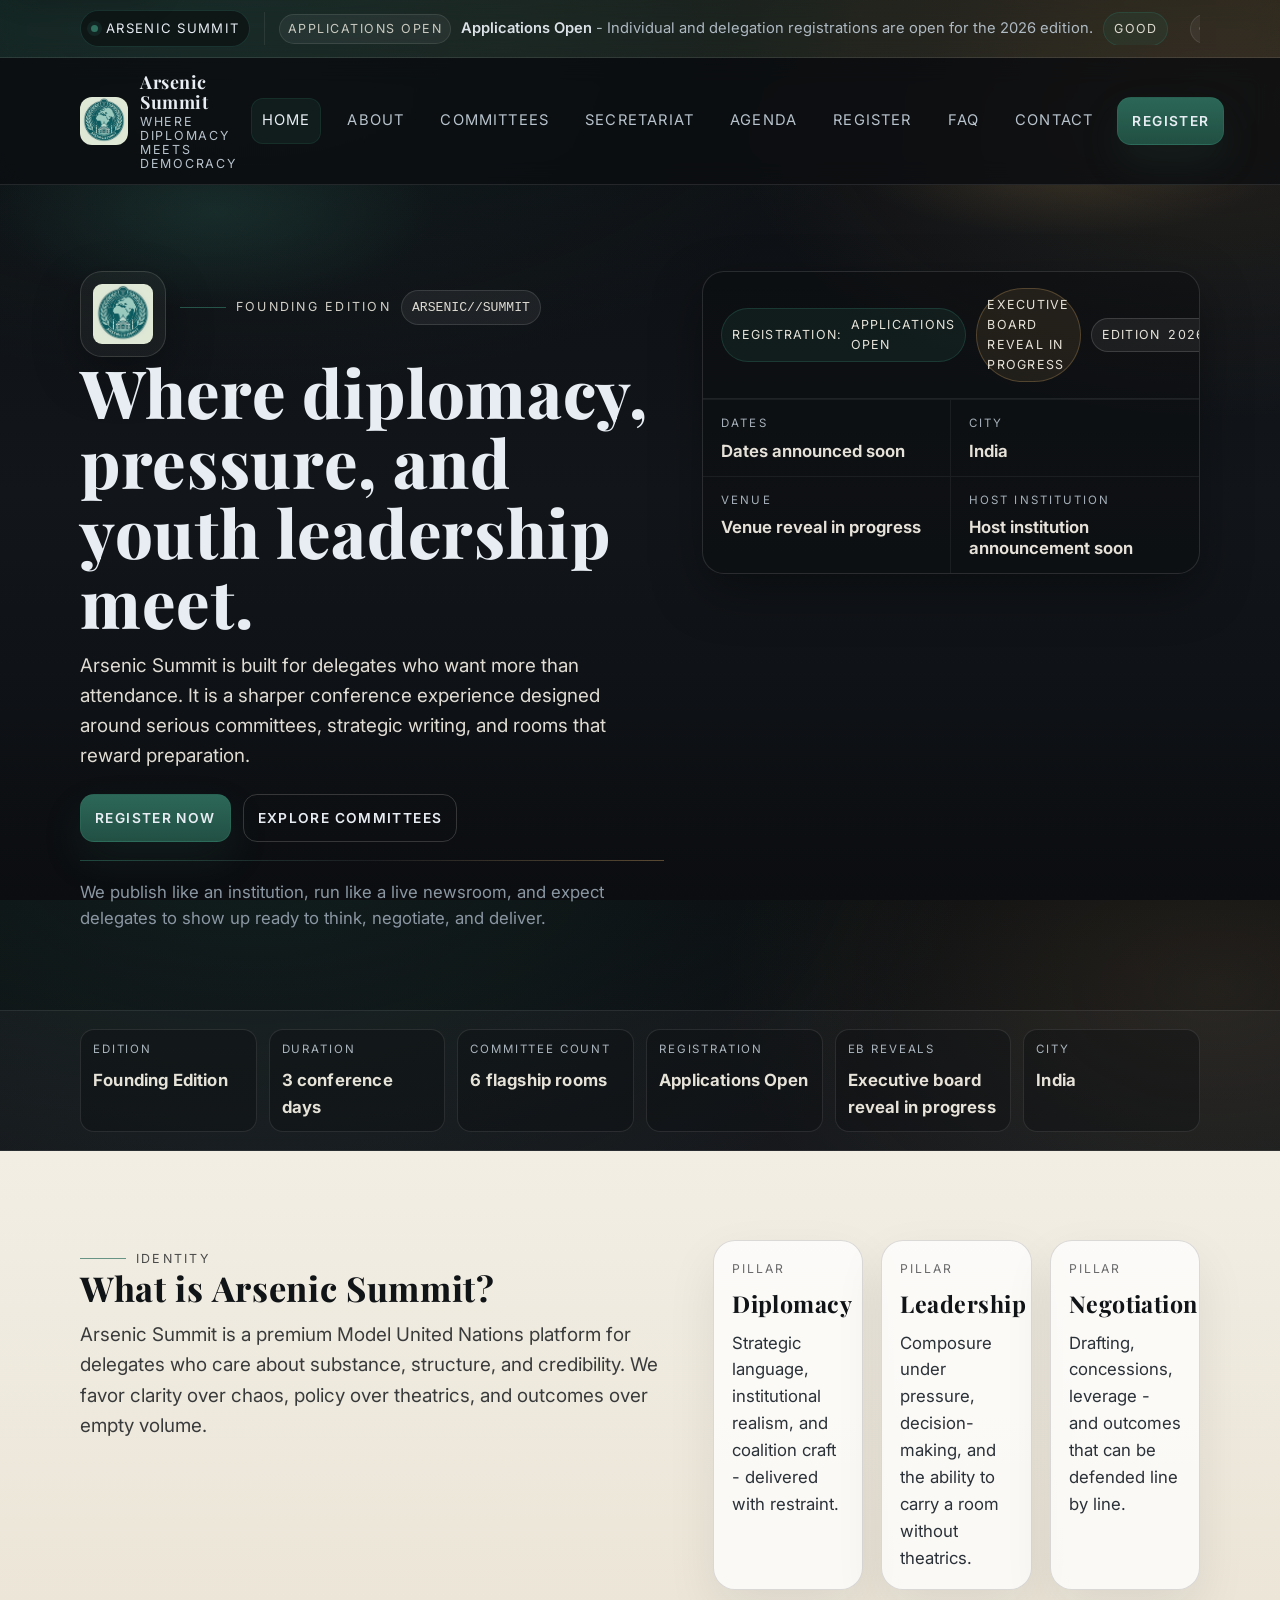
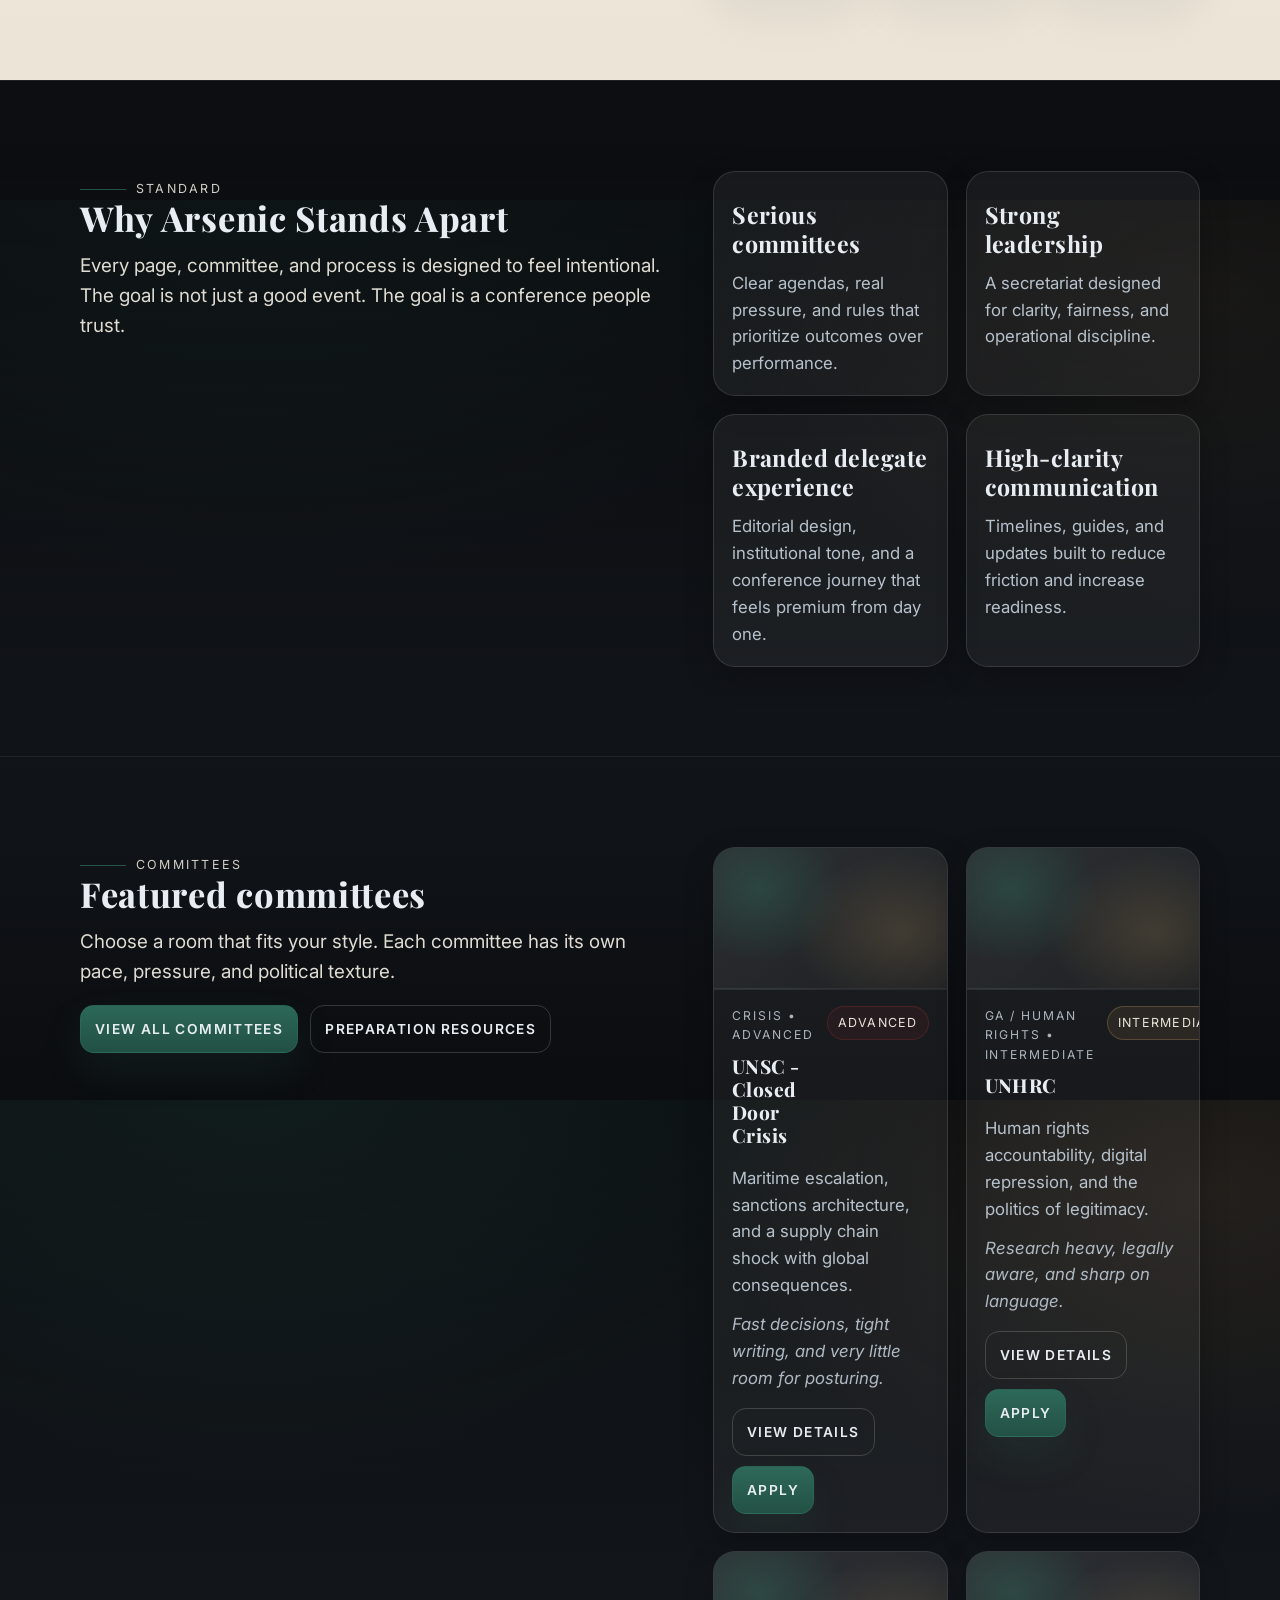
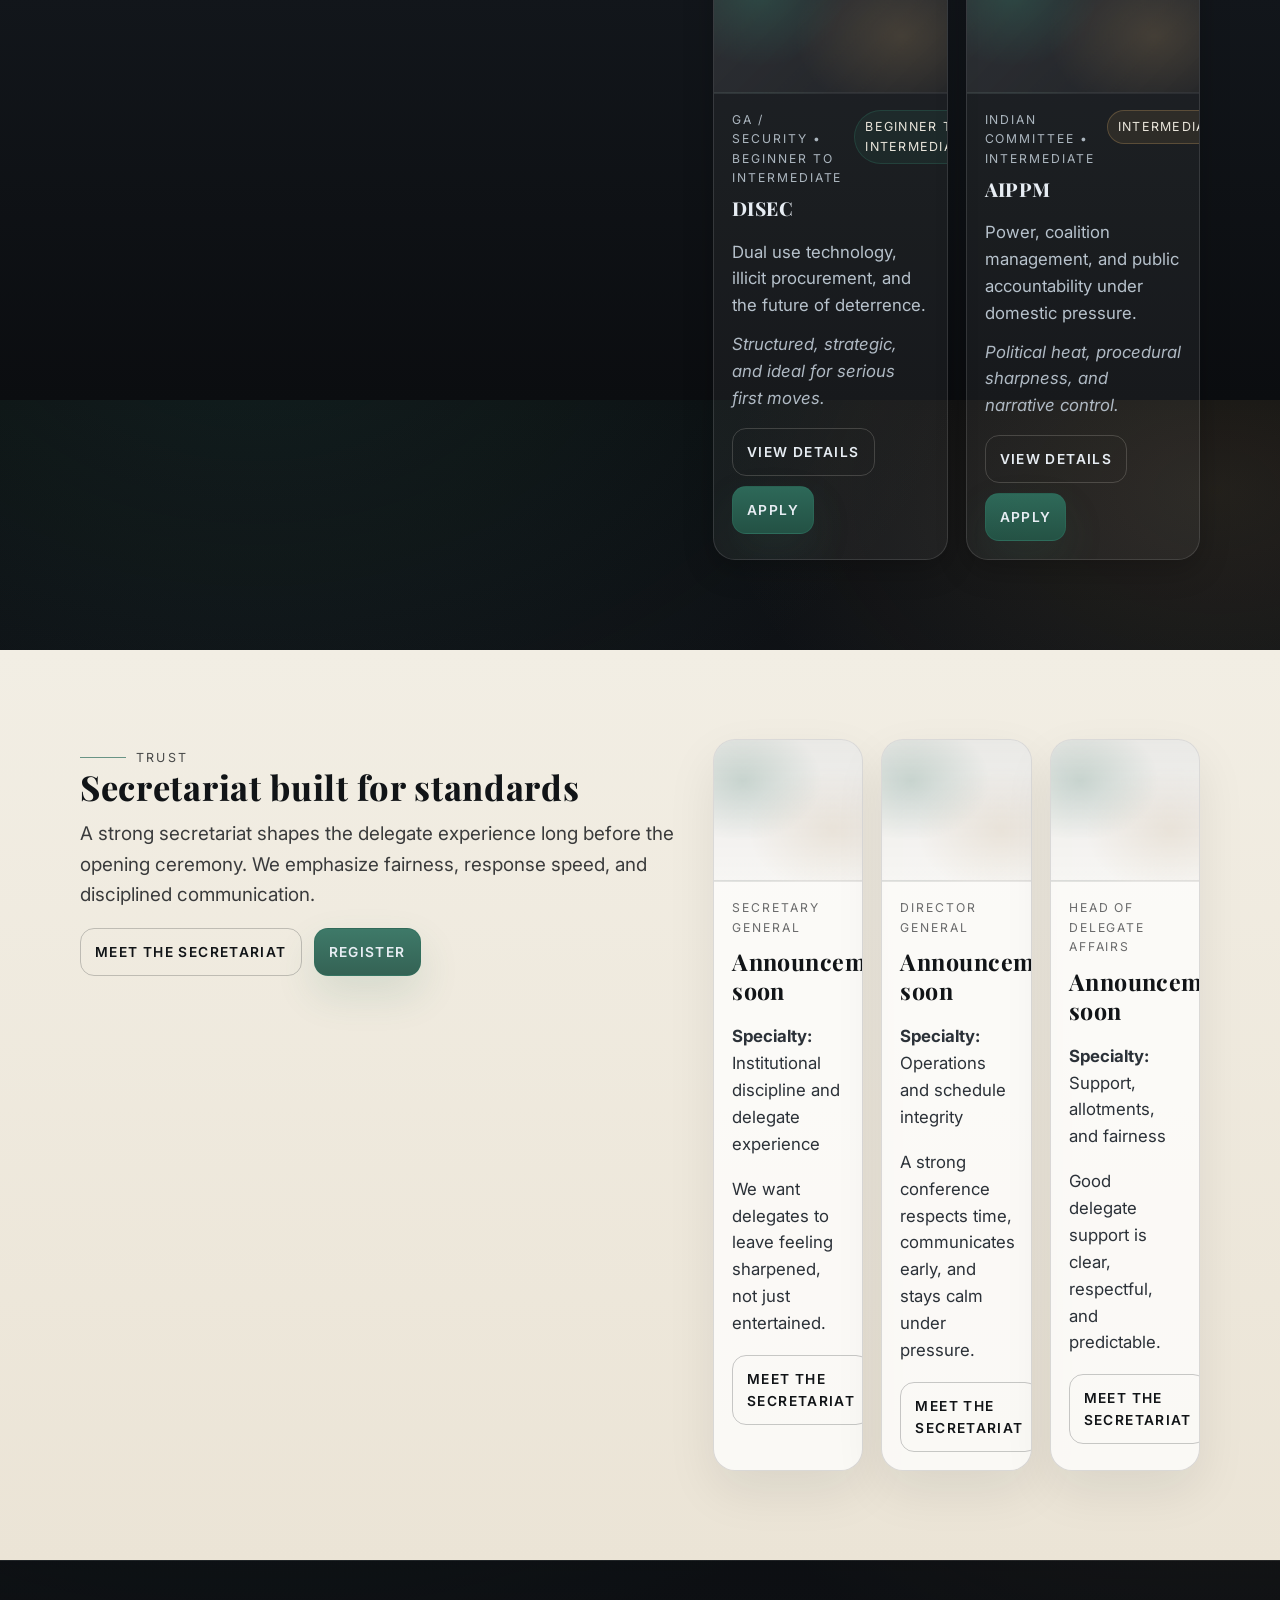
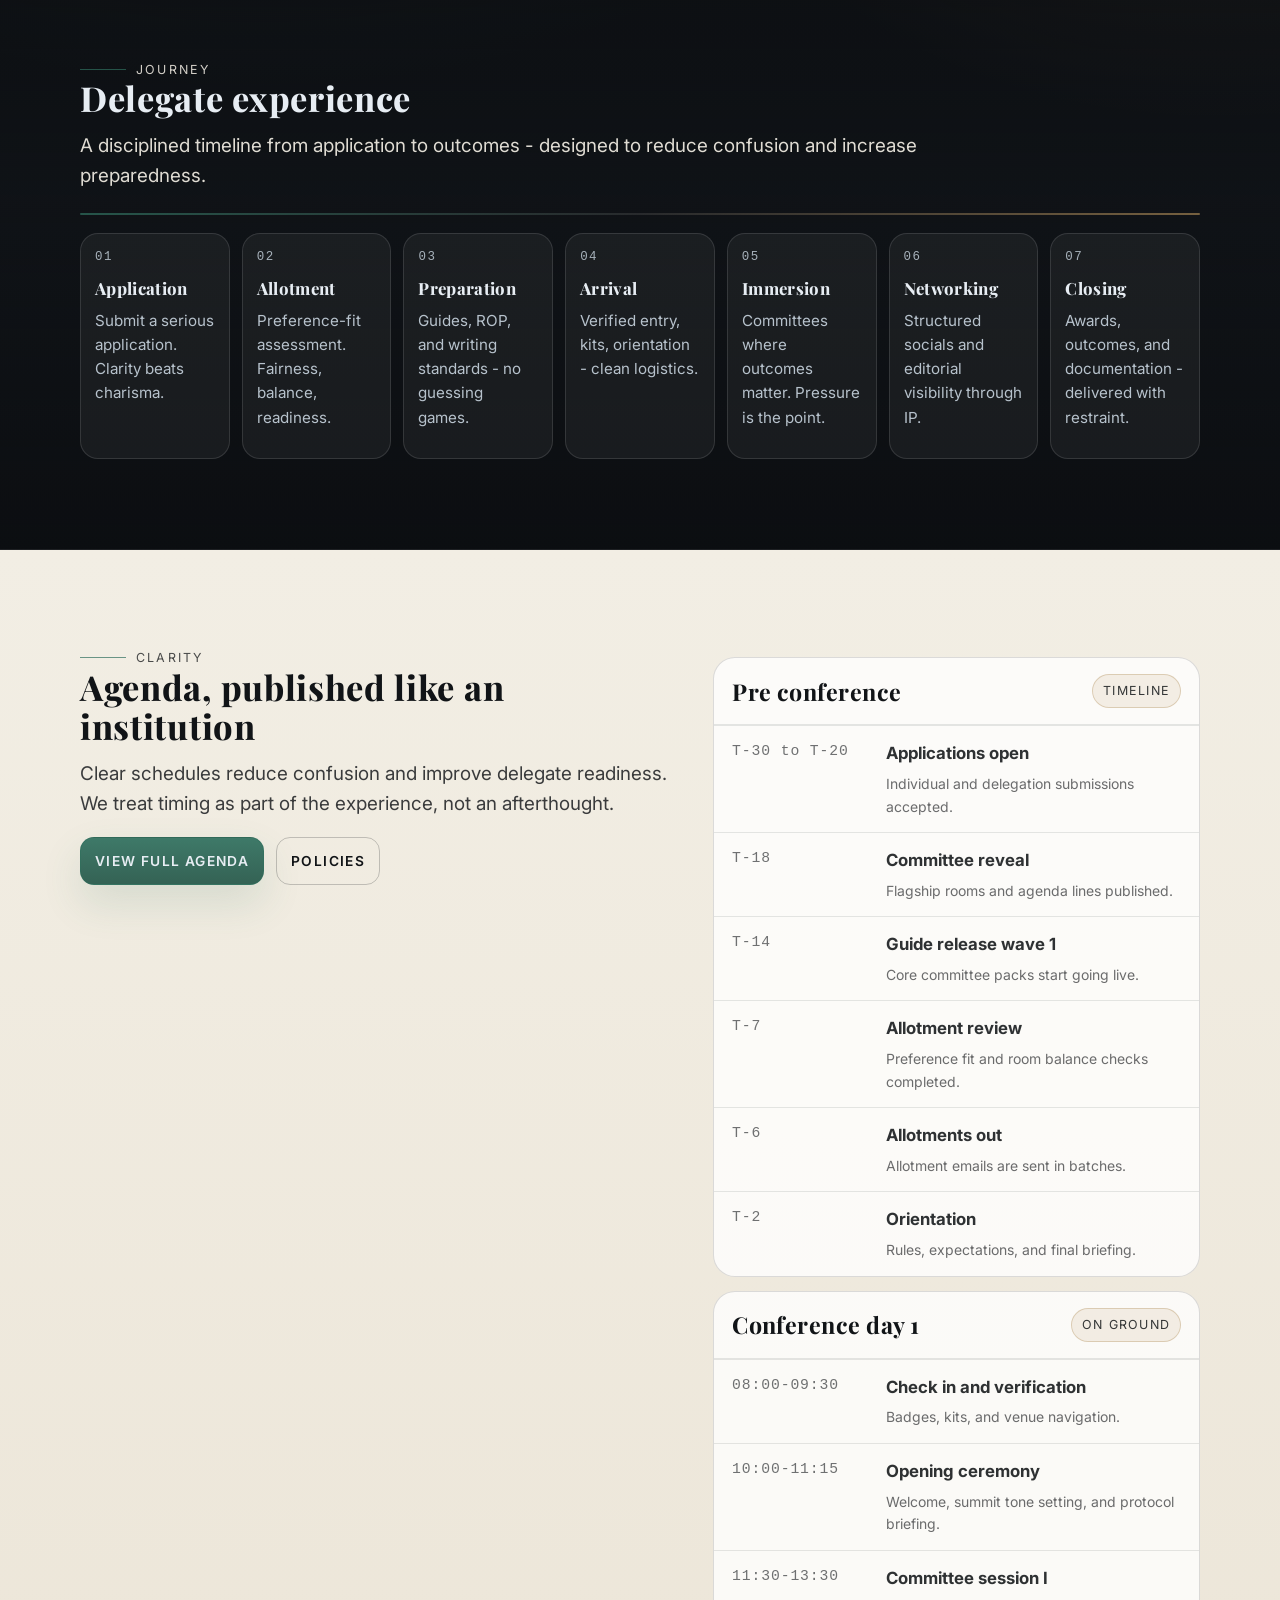
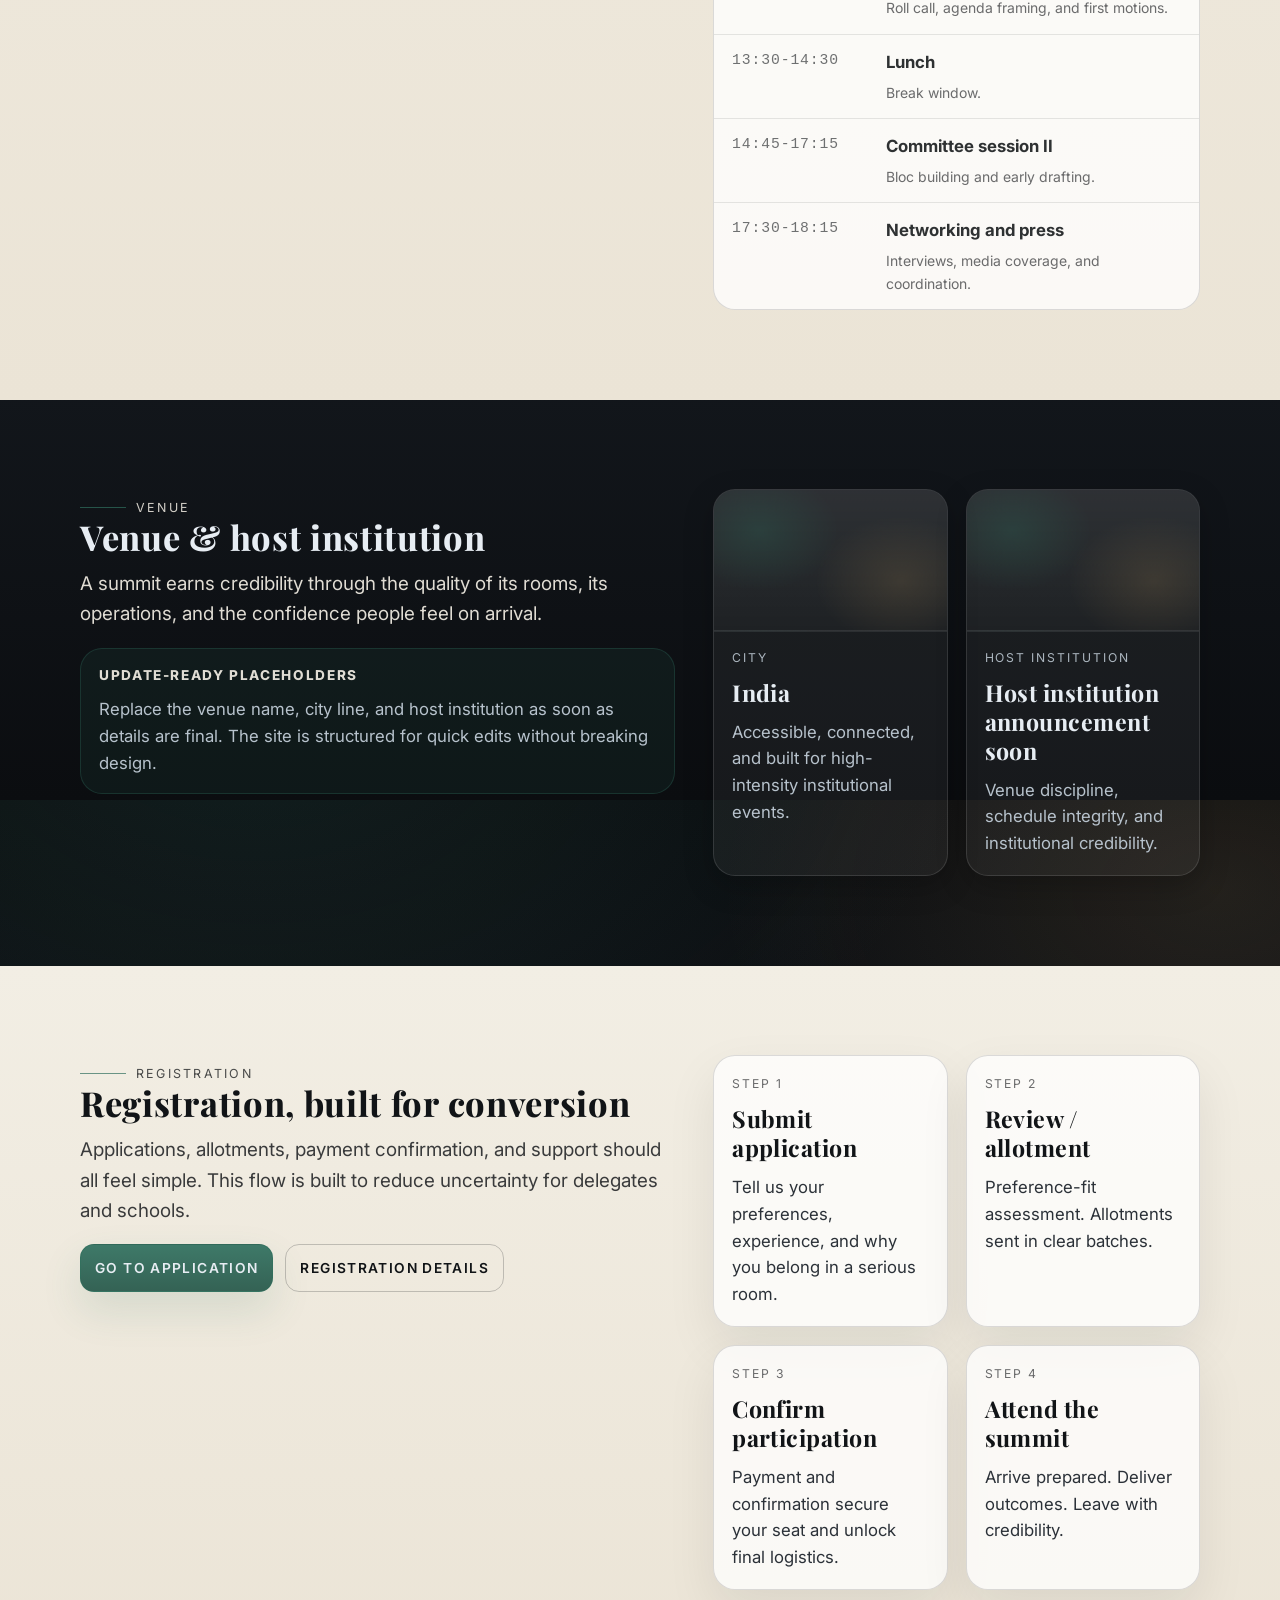
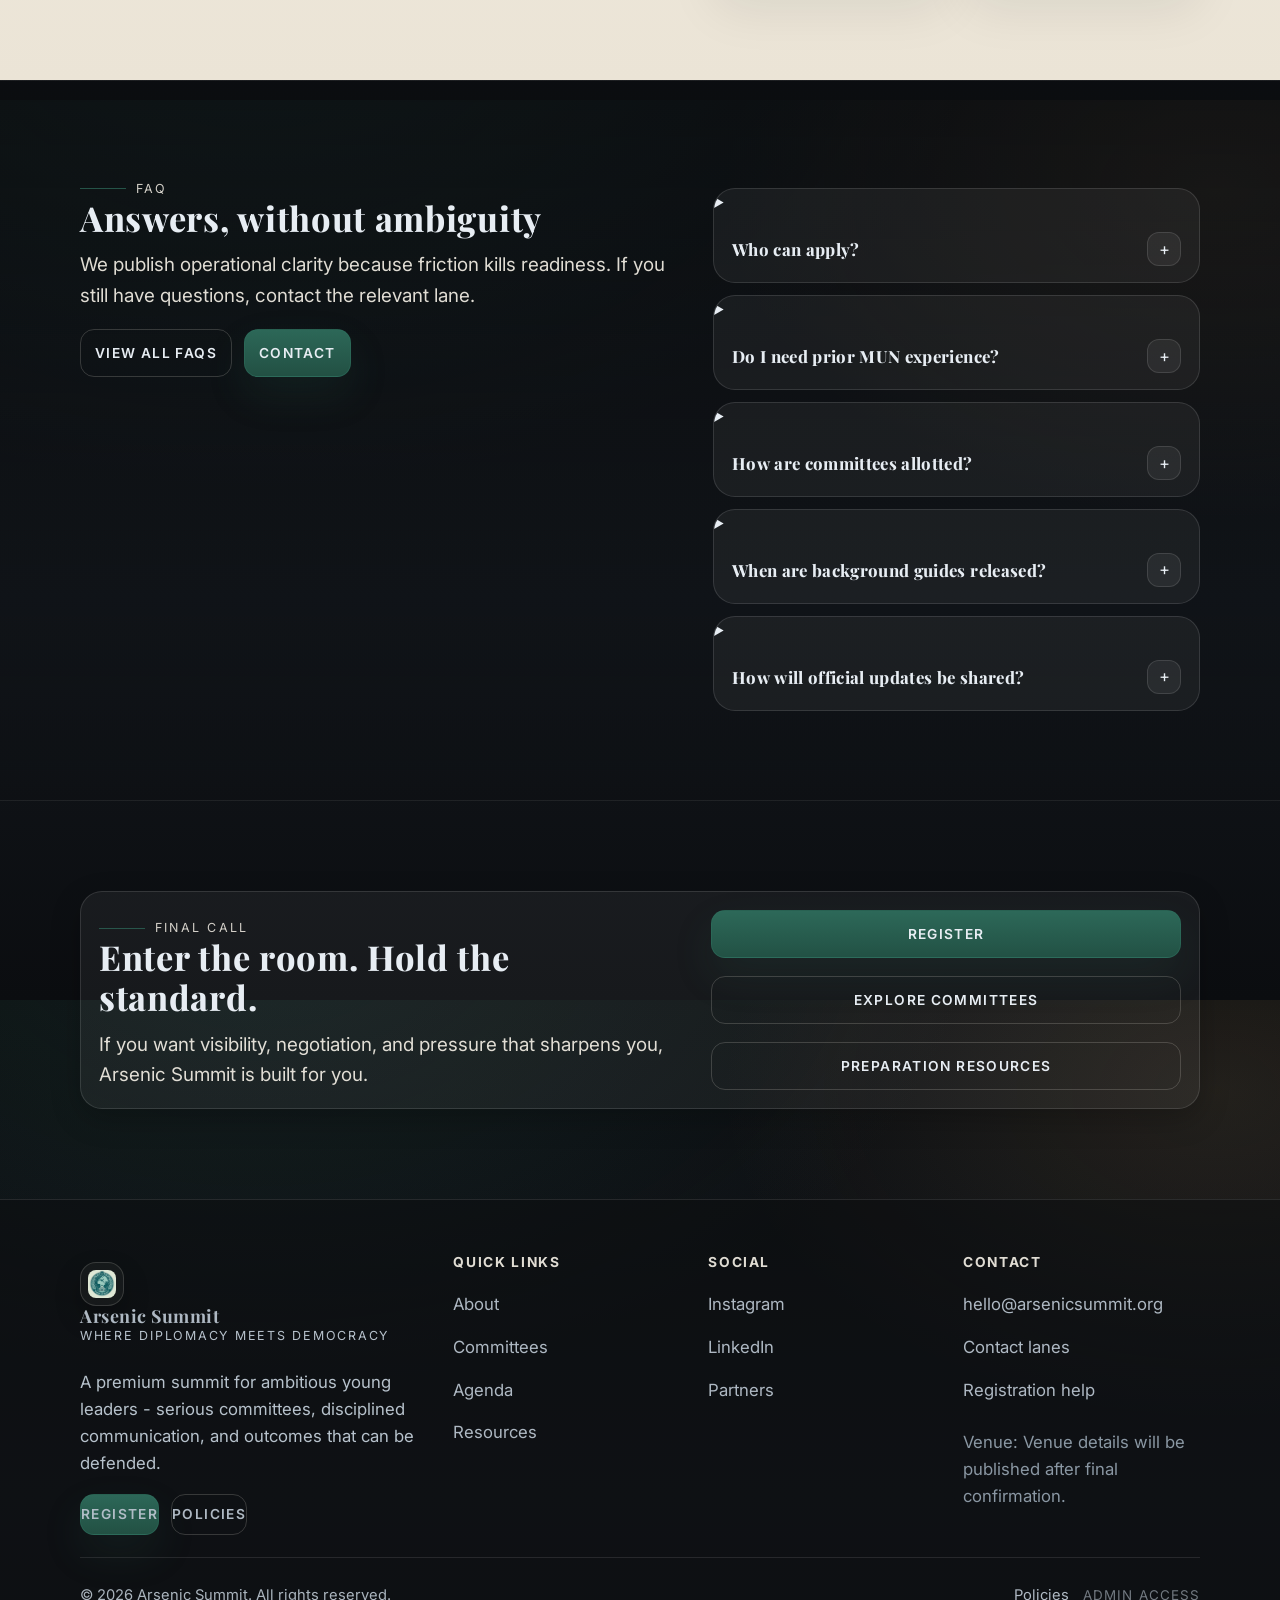
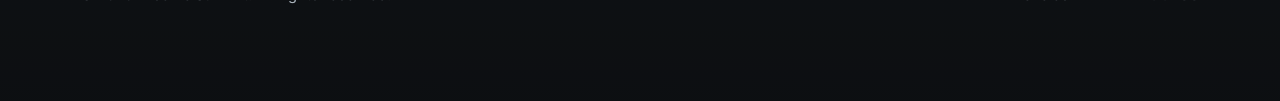
==== commit 668981df: "Add files via upload" ====
--- a/arsenic-summit/index.html
+++ b/arsenic-summit/index.html
@@ -1,10 +1,10 @@
-<!doctype html>
+﻿<!doctype html>
 <html lang="en">
 <head>
   <meta charset="utf-8" />
   <meta name="viewport" content="width=device-width, initial-scale=1" />
-  <meta name="description" content="Arsenic Summit 2026 — Where Diplomacy Meets Democracy. A premium, high-pressure conference built for ambitious young leaders." />
-  <title>Arsenic Summit — Where Diplomacy Meets Democracy</title>
+  <meta name="description" content="Arsenic Summit 2026 - Where Diplomacy Meets Democracy. A premium, high-pressure conference built for ambitious young leaders." />
+  <title>Arsenic Summit - Where Diplomacy Meets Democracy</title>
 
   <link rel="preconnect" href="https://fonts.googleapis.com" />
   <link rel="preconnect" href="https://fonts.gstatic.com" crossorigin />
@@ -14,7 +14,7 @@
   <!-- Favicon-ready (inline SVG; replace anytime without breaking paths) -->
   <link rel="icon" href="data:image/svg+xml,%3Csvg xmlns='http://www.w3.org/2000/svg' viewBox='0 0 64 64'%3E%3Crect width='64' height='64' rx='14' fill='%230b0d10'/%3E%3Cpath d='M20 40c7-15 17-21 24-24-2 7-9 17-24 24Z' fill='%232f6f5e'/%3E%3Cpath d='M24 46c12-2 21-9 26-20-10 6-18 14-26 20Z' fill='%23b08d57' opacity='.9'/%3E%3C/svg%3E" />
 </head>
-<body>
+<body data-enable-intro>
   <a class="skip-link" href="#main">Skip to content</a>
 
   <!-- 1. Announcement bar -->
@@ -73,7 +73,7 @@
             <span class="slogan">2026 Edition</span>
           </span>
         </a>
-        <button id="closeMenuBtn" class="close-btn" type="button" aria-label="Close menu">✕</button>
+        <button id="closeMenuBtn" class="close-btn" type="button" aria-label="Close menu">X</button>
       </div>
 
       <div class="mobile-nav" aria-label="Mobile navigation">
@@ -113,44 +113,44 @@
             <div class="hero-brand">
               <img class="hero-logo" src="assets/images/arsenic-logo.jpg" alt="Arsenic Summit logo" />
               <div class="label">
-                <span class="eyebrow"><span class="rule" aria-hidden="true"></span>[UPDATE: Edition label]</span>
+                <span class="eyebrow"><span class="rule" aria-hidden="true"></span><span data-bind-text="brand.editionLabel">Founding Edition</span></span>
                 <span class="edition">ARSENIC//SUMMIT</span>
               </div>
             </div>
-            <h1>Where Diplomacy Meets Democracy</h1>
-            <p class="lead sub">Three days of high-pressure committees, strategic debate, crisis simulation, and youth leadership.</p>
+            <h1 data-bind-text="home.heroTitle">Where diplomacy, pressure, and youth leadership meet.</h1>
+            <p class="lead sub" data-bind-text="home.heroLead">Arsenic Summit is built for delegates who want more than attendance. It is a sharper conference experience designed around serious committees, strategic writing, and rooms that reward preparation.</p>
             <div class="hero-actions">
               <a class="btn btn-primary" href="registration.html">Register Now</a>
               <a class="btn btn-ghost" href="committees.html">Explore Committees</a>
             </div>
             <div class="ruleline"></div>
-            <p class="muted">Arsenic Summit is built for ambitious delegates who want pressure, negotiation, and visibility — delivered with institutional discipline and editorial clarity.</p>
+            <p class="muted" data-bind-text="home.heroNote">We publish like an institution, run like a live newsroom, and expect delegates to show up ready to think, negotiate, and deliver.</p>
           </div>
 
           <aside class="hero-meta reveal" aria-label="Summit essentials">
             <div class="meta-head">
               <div class="status">
-                <span class="badge good">Registration: [UPDATE: Open / Closed]</span>
-                <span class="badge warn">EB: Revealing</span>
-              </div>
-              <span class="badge">Edition [UPDATE: 2026]</span>
+                <span class="badge good">Registration: <span data-bind-text="summit.registrationStatus">Applications Open</span></span>
+                <span class="badge warn" data-bind-text="summit.executiveBoardStatus">Executive board reveal in progress</span>
+              </div>
+              <span class="badge">Edition <span data-bind-text="summit.year">2026</span></span>
             </div>
             <div class="meta-grid">
               <div class="meta-item">
                 <div class="k">Dates</div>
-                <div class="v">[UPDATE: Event dates]<small>Example: 14–16 August 2026</small></div>
+                <div class="v" data-bind-text="summit.dates">Dates announced soon</div>
               </div>
               <div class="meta-item">
                 <div class="k">City</div>
-                <div class="v">[UPDATE: City]<small>Example: New Delhi, India</small></div>
+                <div class="v" data-bind-text="summit.city">India</div>
               </div>
               <div class="meta-item">
                 <div class="k">Venue</div>
-                <div class="v">[UPDATE: Venue]<small>Example: Host Campus Auditorium</small></div>
+                <div class="v" data-bind-text="summit.venue">Venue reveal in progress</div>
               </div>
               <div class="meta-item">
                 <div class="k">Host Institution</div>
-                <div class="v">[UPDATE: Host institution]<small>Example: Host Institution Name</small></div>
+                <div class="v" data-bind-text="summit.hostInstitution">Host institution announcement soon</div>
               </div>
             </div>
           </aside>
@@ -162,12 +162,12 @@
     <section class="facts" aria-label="Summit facts">
       <div class="container">
         <div class="facts-row reveal">
-          <div class="fact"><div class="k">Edition</div><div class="v">[UPDATE: Edition]</div></div>
-          <div class="fact"><div class="k">Duration</div><div class="v">[UPDATE: Duration]</div></div>
-          <div class="fact"><div class="k">Committee Count</div><div class="v">[UPDATE: Committee count]</div></div>
-          <div class="fact"><div class="k">Registration</div><div class="v">[UPDATE: Status]</div></div>
-          <div class="fact"><div class="k">EB Reveals</div><div class="v">[UPDATE: Live / Soon]</div></div>
-          <div class="fact"><div class="k">City</div><div class="v">[UPDATE: City]</div></div>
+          <div class="fact"><div class="k">Edition</div><div class="v" data-bind-text="brand.editionLabel">Founding Edition</div></div>
+          <div class="fact"><div class="k">Duration</div><div class="v" data-bind-text="summit.duration">3 conference days</div></div>
+          <div class="fact"><div class="k">Committee Count</div><div class="v" data-bind-text="summit.committeeCountLabel">6 flagship rooms</div></div>
+          <div class="fact"><div class="k">Registration</div><div class="v" data-bind-text="summit.registrationStatus">Applications Open</div></div>
+          <div class="fact"><div class="k">EB Reveals</div><div class="v" data-bind-text="summit.executiveBoardStatus">Executive board reveal in progress</div></div>
+          <div class="fact"><div class="k">City</div><div class="v" data-bind-text="summit.city">India</div></div>
         </div>
       </div>
     </section>
@@ -179,18 +179,14 @@
           <div class="reveal">
             <div class="eyebrow"><span class="rule" aria-hidden="true"></span>Identity</div>
             <h2>What is Arsenic Summit?</h2>
-            <p class="lead">
-              Arsenic Summit is an institutional, premium Model United Nations experience engineered for outcomes — not noise.
-              We build rooms where research matters, negotiation is the currency, and visibility is earned through discipline.
-              Delegates enter a sharper arena of diplomacy: pressure, persuasion, and leadership that survives scrutiny.
-            </p>
+            <p class="lead" data-bind-text="home.identityLead">Arsenic Summit is a premium Model United Nations platform for delegates who care about substance, structure, and credibility. We favor clarity over chaos, policy over theatrics, and outcomes over empty volume.</p>
           </div>
           <div class="grid grid-3">
             <article class="card reveal">
               <div class="card-inner">
                 <div class="card-kicker">Pillar</div>
                 <h3 class="card-title">Diplomacy</h3>
-                <p>Strategic language, institutional realism, and coalition craft — delivered with restraint.</p>
+                <p>Strategic language, institutional realism, and coalition craft - delivered with restraint.</p>
               </div>
             </article>
             <article class="card reveal">
@@ -204,7 +200,7 @@
               <div class="card-inner">
                 <div class="card-kicker">Pillar</div>
                 <h3 class="card-title">Negotiation</h3>
-                <p>Drafting, concessions, leverage — and outcomes that can be defended line by line.</p>
+                <p>Drafting, concessions, leverage - and outcomes that can be defended line by line.</p>
               </div>
             </article>
           </div>
@@ -219,7 +215,7 @@
           <div class="reveal">
             <div class="eyebrow"><span class="rule" aria-hidden="true"></span>Standard</div>
             <h2>Why Arsenic Stands Apart</h2>
-            <p class="lead">We run a summit that reads like an institution: disciplined communication, serious rooms, and delegate visibility that is earned, not manufactured.</p>
+            <p class="lead" data-bind-text="home.differenceLead">Every page, committee, and process is designed to feel intentional. The goal is not just a good event. The goal is a conference people trust.</p>
           </div>
           <div class="grid grid-2">
             <article class="card reveal"><div class="card-inner"><h3 class="card-title">Serious committees</h3><p>Clear agendas, real pressure, and rules that prioritize outcomes over performance.</p></div></article>
@@ -238,7 +234,7 @@
           <div class="reveal">
             <div class="eyebrow"><span class="rule" aria-hidden="true"></span>Committees</div>
             <h2>Featured committees</h2>
-            <p class="lead">Choose your arena. Each room has a mood, a standard, and a cost. The right committee doesn’t flatter — it sharpens.</p>
+            <p class="lead" data-bind-text="home.committeesLead">Choose a room that fits your style. Each committee has its own pace, pressure, and political texture.</p>
             <div class="hero-actions mt-18">
               <a class="btn btn-primary" href="committees.html">View all committees</a>
               <a class="btn btn-ghost" href="resources.html">Preparation resources</a>
@@ -256,7 +252,7 @@
           <div class="reveal">
             <div class="eyebrow"><span class="rule" aria-hidden="true"></span>Trust</div>
             <h2>Secretariat built for standards</h2>
-            <p class="lead">A summit is not just rooms. It’s the discipline behind them: timelines, fairness, clarity, and the courage to hold standards.</p>
+            <p class="lead" data-bind-text="home.secretariatLead">A strong secretariat shapes the delegate experience long before the opening ceremony. We emphasize fairness, response speed, and disciplined communication.</p>
             <div class="hero-actions mt-18">
               <a class="btn btn-ghost" href="secretariat.html">Meet the Secretariat</a>
               <a class="btn btn-primary" href="registration.html">Register</a>
@@ -273,18 +269,18 @@
         <div class="reveal">
           <div class="eyebrow"><span class="rule" aria-hidden="true"></span>Journey</div>
           <h2>Delegate experience</h2>
-          <p class="lead">A disciplined timeline from application to outcomes — designed to reduce confusion and increase preparedness.</p>
+          <p class="lead">A disciplined timeline from application to outcomes - designed to reduce confusion and increase preparedness.</p>
         </div>
         <div class="timeline reveal" aria-label="Delegate experience timeline">
           <div class="timeline-line" aria-hidden="true"></div>
           <div class="timeline-steps">
             <div class="step"><div class="n">01</div><div class="t">Application</div><p>Submit a serious application. Clarity beats charisma.</p></div>
             <div class="step"><div class="n">02</div><div class="t">Allotment</div><p>Preference-fit assessment. Fairness, balance, readiness.</p></div>
-            <div class="step"><div class="n">03</div><div class="t">Preparation</div><p>Guides, ROP, and writing standards — no guessing games.</p></div>
-            <div class="step"><div class="n">04</div><div class="t">Arrival</div><p>Verified entry, kits, orientation — clean logistics.</p></div>
+            <div class="step"><div class="n">03</div><div class="t">Preparation</div><p>Guides, ROP, and writing standards - no guessing games.</p></div>
+            <div class="step"><div class="n">04</div><div class="t">Arrival</div><p>Verified entry, kits, orientation - clean logistics.</p></div>
             <div class="step"><div class="n">05</div><div class="t">Immersion</div><p>Committees where outcomes matter. Pressure is the point.</p></div>
             <div class="step"><div class="n">06</div><div class="t">Networking</div><p>Structured socials and editorial visibility through IP.</p></div>
-            <div class="step"><div class="n">07</div><div class="t">Closing</div><p>Awards, outcomes, and documentation — delivered with restraint.</p></div>
+            <div class="step"><div class="n">07</div><div class="t">Closing</div><p>Awards, outcomes, and documentation - delivered with restraint.</p></div>
           </div>
         </div>
       </div>
@@ -297,7 +293,7 @@
           <div class="reveal">
             <div class="eyebrow"><span class="rule" aria-hidden="true"></span>Clarity</div>
             <h2>Agenda, published like an institution</h2>
-            <p class="lead">Schedules are not decoration. We treat time as credibility: clear windows, clean handoffs, and outcomes.</p>
+            <p class="lead" data-bind-text="home.agendaLead">Clear schedules reduce confusion and improve delegate readiness. We treat timing as part of the experience, not an afterthought.</p>
             <div class="hero-actions mt-18">
               <a class="btn btn-primary" href="agenda.html">View full agenda</a>
               <a class="btn btn-ghost" href="policies.html">Policies</a>
@@ -315,7 +311,7 @@
           <div class="reveal">
             <div class="eyebrow"><span class="rule" aria-hidden="true"></span>Venue</div>
             <h2>Venue & host institution</h2>
-            <p class="lead">The physical space sets the standard. Arsenic Summit runs in a controlled venue designed for focus, security, and professional flow.</p>
+            <p class="lead" data-bind-text="home.venueLead">A summit earns credibility through the quality of its rooms, its operations, and the confidence people feel on arrival.</p>
             <div class="callout mt-18">
               <div class="title">Update-ready placeholders</div>
               <p style="margin:10px 0 0 0;">Replace the venue name, city line, and host institution as soon as details are final. The site is structured for quick edits without breaking design.</p>
@@ -326,7 +322,7 @@
               <div class="media" aria-hidden="true"></div>
               <div class="card-inner">
                 <div class="card-kicker">City</div>
-                <h3 class="card-title">[UPDATE: City, Country]</h3>
+                <h3 class="card-title" data-bind-text="summit.city">India</h3>
                 <p>Accessible, connected, and built for high-intensity institutional events.</p>
               </div>
             </article>
@@ -334,7 +330,7 @@
               <div class="media" aria-hidden="true"></div>
               <div class="card-inner">
                 <div class="card-kicker">Host institution</div>
-                <h3 class="card-title">[UPDATE: Host institution]</h3>
+                <h3 class="card-title" data-bind-text="summit.hostInstitution">Host institution announcement soon</h3>
                 <p>Venue discipline, schedule integrity, and institutional credibility.</p>
               </div>
             </article>
@@ -350,7 +346,7 @@
           <div class="reveal">
             <div class="eyebrow"><span class="rule" aria-hidden="true"></span>Registration</div>
             <h2>Registration, built for conversion</h2>
-            <p class="lead">A disciplined process that respects delegates’ time: clear steps, predictable communication, and transparent policy.</p>
+            <p class="lead" data-bind-text="home.registrationLead">Applications, allotments, payment confirmation, and support should all feel simple. This flow is built to reduce uncertainty for delegates and schools.</p>
             <div class="hero-actions mt-18">
               <a class="btn btn-primary" href="registration.html#apply">Go to application</a>
               <a class="btn btn-ghost" href="registration.html">Registration details</a>
@@ -392,8 +388,8 @@
             <div class="split">
               <div>
                 <div class="eyebrow"><span class="rule" aria-hidden="true"></span>Final call</div>
-                <h2>Enter the room. Hold the standard.</h2>
-                <p class="lead">If you want visibility, negotiation, and pressure that sharpens you — Arsenic Summit is built for you. Register, prepare, and show up ready.</p>
+                <h2 data-bind-text="home.finalCtaTitle">Enter the room. Hold the standard.</h2>
+                <p class="lead" data-bind-text="home.finalCtaLead">If you want visibility, negotiation, and pressure that sharpens you, Arsenic Summit is built for you.</p>
               </div>
               <div class="stack-lg">
                 <a class="btn btn-primary" href="registration.html">Register</a>
@@ -418,7 +414,7 @@
                 <span class="slogan">Where Diplomacy Meets Democracy</span>
               </span>
             </a>
-            <p class="mt-18">A premium summit for ambitious young leaders — serious committees, disciplined communication, and outcomes that can be defended.</p>
+            <p class="mt-18">A premium summit for ambitious young leaders - serious committees, disciplined communication, and outcomes that can be defended.</p>
             <div class="hero-actions mt-18">
               <a class="btn btn-primary" href="registration.html">Register</a>
               <a class="btn btn-ghost" href="policies.html">Policies</a>
@@ -435,29 +431,39 @@
 
           <div>
             <h3>Social</h3>
-            <a href="[UPDATE: Instagram URL]">Instagram</a>
-            <a href="[UPDATE: LinkedIn URL]">LinkedIn</a>
+            <a data-bind-href="social.instagram" href="#">Instagram</a>
+            <a data-bind-href="social.linkedin" href="#">LinkedIn</a>
             <a href="partners.html">Partners</a>
           </div>
 
           <div>
             <h3>Contact</h3>
-            <a href="mailto:[UPDATE: Official email]">[UPDATE: Official email]</a>
+            <a data-bind-href="contact.officialEmailHref" data-bind-text="contact.officialEmail" href="mailto:hello@arsenicsummit.org">hello@arsenicsummit.org</a>
             <a href="contact.html">Contact lanes</a>
             <a href="registration.html">Registration help</a>
-            <div class="mt-18 muted">Venue: [UPDATE: Venue address]</div>
+            <div class="mt-18 muted">Venue: <span data-bind-text="summit.venueAddress">Venue details will be published after final confirmation.</span></div>
           </div>
         </div>
 
         <div class="footer-bottom">
-          <div>© <span data-year></span> Arsenic Summit. All rights reserved.</div>
-          <div><a href="policies.html">Policies</a></div>
+          <div>&copy; <span data-year></span> Arsenic Summit. All rights reserved.</div>
+          <div class="footer-meta-links"><a href="policies.html">Policies</a><a class="admin-access-link" href="admin-access.html">Admin Access</a></div>
         </div>
       </div>
     </footer>
   </main>
 
-  <script src="js/main.js"></script>
+  <script src="js/site-data.js"></script>
+    <script src="js/app.js"></script>
 </body>
 </html>
 
+
+
+
+
+
+
+
+
+
--- a/arsenic-summit/css/style.css
+++ b/arsenic-summit/css/style.css
@@ -1,4 +1,4 @@
-/* Arsenic Summit — Premium Static Site (no build step)
+﻿/* Arsenic Summit - Premium Static Site (no build step)
    Palette: obsidian/charcoal/graphite + paper ivory + oxidized arsenic green + muted bronze + restrained crimson
 */
 
@@ -68,7 +68,7 @@
 }
 
 /* All images in this project use explicit classes (.nav-logo, .footer-logo, .hero-logo, .qr-image).
-   Avoid global height:auto on img — it conflicts with fixed logo dimensions. */
+   Avoid global height:auto on img - it conflicts with fixed logo dimensions. */
 img{max-width:100%; display:block}
 a{color:inherit; text-decoration:none}
 button, input, select, textarea{font:inherit}
@@ -1153,3 +1153,219 @@
   .btn, .nav-links a{ transition:none; }
 }
 
+
+body.intro-lock{
+  overflow:hidden;
+}
+
+.site-intro{
+  position:fixed;
+  inset:0;
+  z-index:400;
+  display:grid;
+  place-items:center;
+  gap:18px;
+  background:radial-gradient(circle at 30% 20%, rgba(47,111,94,.28), transparent 35%),
+             radial-gradient(circle at 70% 30%, rgba(176,141,87,.22), transparent 30%),
+             rgba(11,13,16,.96);
+  opacity:0;
+  transition:opacity .35s var(--ease), transform .6s var(--ease);
+}
+.site-intro.is-active{ opacity:1; }
+.site-intro.is-exit{ opacity:0; transform:scale(1.03); }
+.site-intro-mark{
+  position:relative;
+  width:min(42vw, 240px);
+  aspect-ratio:1;
+  display:grid;
+  place-items:center;
+}
+.site-intro-mark img{
+  width:58%;
+  border-radius:50%;
+  box-shadow:0 20px 55px rgba(0,0,0,.38);
+}
+.orbit{
+  position:absolute;
+  inset:0;
+  border-radius:50%;
+  border:1px solid rgba(242,238,228,.16);
+}
+.orbit::before{
+  content:"";
+  position:absolute;
+  width:14px;
+  height:14px;
+  border-radius:50%;
+  background:linear-gradient(180deg, rgba(176,141,87,1), rgba(47,111,94,1));
+  box-shadow:0 0 20px rgba(176,141,87,.55);
+  top:6%;
+  left:50%;
+  transform:translateX(-50%);
+}
+.orbit-one{ animation:spin 7.5s linear infinite; }
+.orbit-two{ inset:12%; animation:spin-reverse 5.5s linear infinite; }
+.orbit-three{ inset:24%; animation:spin 4.5s linear infinite; }
+.site-intro-copy{
+  text-align:center;
+  display:grid;
+  gap:8px;
+}
+.site-intro-copy strong{
+  font-family:var(--serif);
+  font-size:clamp(1.3rem, 3vw, 2rem);
+}
+@keyframes spin{ from{ transform:rotate(0deg);} to{ transform:rotate(360deg);} }
+@keyframes spin-reverse{ from{ transform:rotate(360deg);} to{ transform:rotate(0deg);} }
+
+.media-committee{
+  background:
+    radial-gradient(140px 120px at 20% 30%, rgba(47,111,94,.38), transparent 60%),
+    radial-gradient(160px 120px at 80% 60%, rgba(176,141,87,.22), transparent 65%),
+    linear-gradient(135deg, rgba(255,255,255,.08), rgba(255,255,255,.02));
+}
+.media-portrait{
+  background:
+    linear-gradient(135deg, rgba(47,111,94,.28), transparent 45%),
+    linear-gradient(315deg, rgba(176,141,87,.16), transparent 45%),
+    linear-gradient(180deg, rgba(255,255,255,.08), rgba(255,255,255,.02));
+}
+.media-resource{
+  background:
+    linear-gradient(135deg, rgba(176,141,87,.22), transparent 40%),
+    radial-gradient(120px 80px at 75% 35%, rgba(47,111,94,.24), transparent 60%),
+    linear-gradient(180deg, rgba(255,255,255,.08), rgba(255,255,255,.02));
+}
+
+.form-tabs{
+  display:flex;
+  flex-wrap:wrap;
+  gap:10px;
+  margin-bottom:16px;
+}
+.form-tab{
+  border:1px solid rgba(255,255,255,.14);
+  background:rgba(255,255,255,.04);
+  color:var(--text);
+  border-radius:999px;
+  padding:10px 14px;
+  cursor:pointer;
+}
+.form-tab.is-active{
+  background:rgba(47,111,94,.18);
+  border-color:rgba(47,111,94,.4);
+}
+.form-panel{ display:none; }
+.form-panel.is-active{ display:grid; gap:14px; }
+.form-panel-head{
+  display:flex;
+  align-items:flex-start;
+  justify-content:space-between;
+  gap:14px;
+  flex-wrap:wrap;
+}
+.embed-shell{
+  min-height:720px;
+  border-radius:22px;
+  overflow:hidden;
+  border:1px solid rgba(17,20,23,.12);
+  background:rgba(255,255,255,.8);
+}
+.form-embed{
+  width:100%;
+  min-height:720px;
+  border:0;
+  background:#fff;
+}
+.empty-state{
+  display:grid;
+  gap:8px;
+  padding:20px;
+  border-radius:18px;
+  border:1px dashed rgba(17,20,23,.2);
+  background:rgba(255,255,255,.7);
+}
+.registration-forms{
+  border-radius:var(--radius-lg);
+  border:1px solid rgba(17,20,23,.14);
+  background:rgba(255,255,255,.72);
+  padding:18px;
+  box-shadow:0 20px 50px rgba(17,20,23,.08);
+}
+
+.admin-grid{
+  display:grid;
+  grid-template-columns:repeat(2, minmax(0,1fr));
+  gap:18px;
+}
+.admin-span-2{ grid-column:span 2; }
+.admin-actions{ display:grid; gap:12px; }
+.admin-status{
+  color:var(--muted);
+  font-size:.92rem;
+}
+.admin-copy{
+  color:rgba(17,20,23,.72);
+  margin:0;
+}
+.admin-code{
+  min-height:170px;
+  font-family:var(--mono);
+}
+.admin-code.large{ min-height:230px; }
+.partner-name{
+  font-weight:760;
+  color:rgba(242,238,228,.95);
+}
+.surface-paper .partner-name{ color:rgba(17,20,23,.86); }
+
+@media (max-width: 760px){
+  .admin-grid{ grid-template-columns:1fr; }
+  .admin-span-2{ grid-column:auto; }
+  .site-intro-mark{ width:min(62vw, 220px); }
+  .embed-shell, .form-embed{ min-height:640px; }
+}
+
+
+.admin-auth-shell{
+  min-height:60vh;
+}
+.admin-auth-card{
+  max-width:620px;
+  margin:0 auto;
+}
+.admin-auth-actions{
+  display:grid;
+  gap:12px;
+}
+.admin-logout-fixed{
+  position:fixed;
+  right:18px;
+  bottom:18px;
+  z-index:250;
+  background:rgba(11,13,16,.82);
+  backdrop-filter:blur(10px);
+}
+body.admin-locked #adminApp{
+  display:none;
+}
+
+.footer-meta-links{
+  display:flex;
+  align-items:center;
+  gap:14px;
+  flex-wrap:wrap;
+}
+.admin-access-link{
+  opacity:.62;
+  font-size:.84rem;
+  letter-spacing:.08em;
+  text-transform:uppercase;
+}
+.admin-access-link:hover{
+  opacity:1;
+}
+.admin-warning{
+  color:#8f2b2b;
+  font-weight:700;
+}
